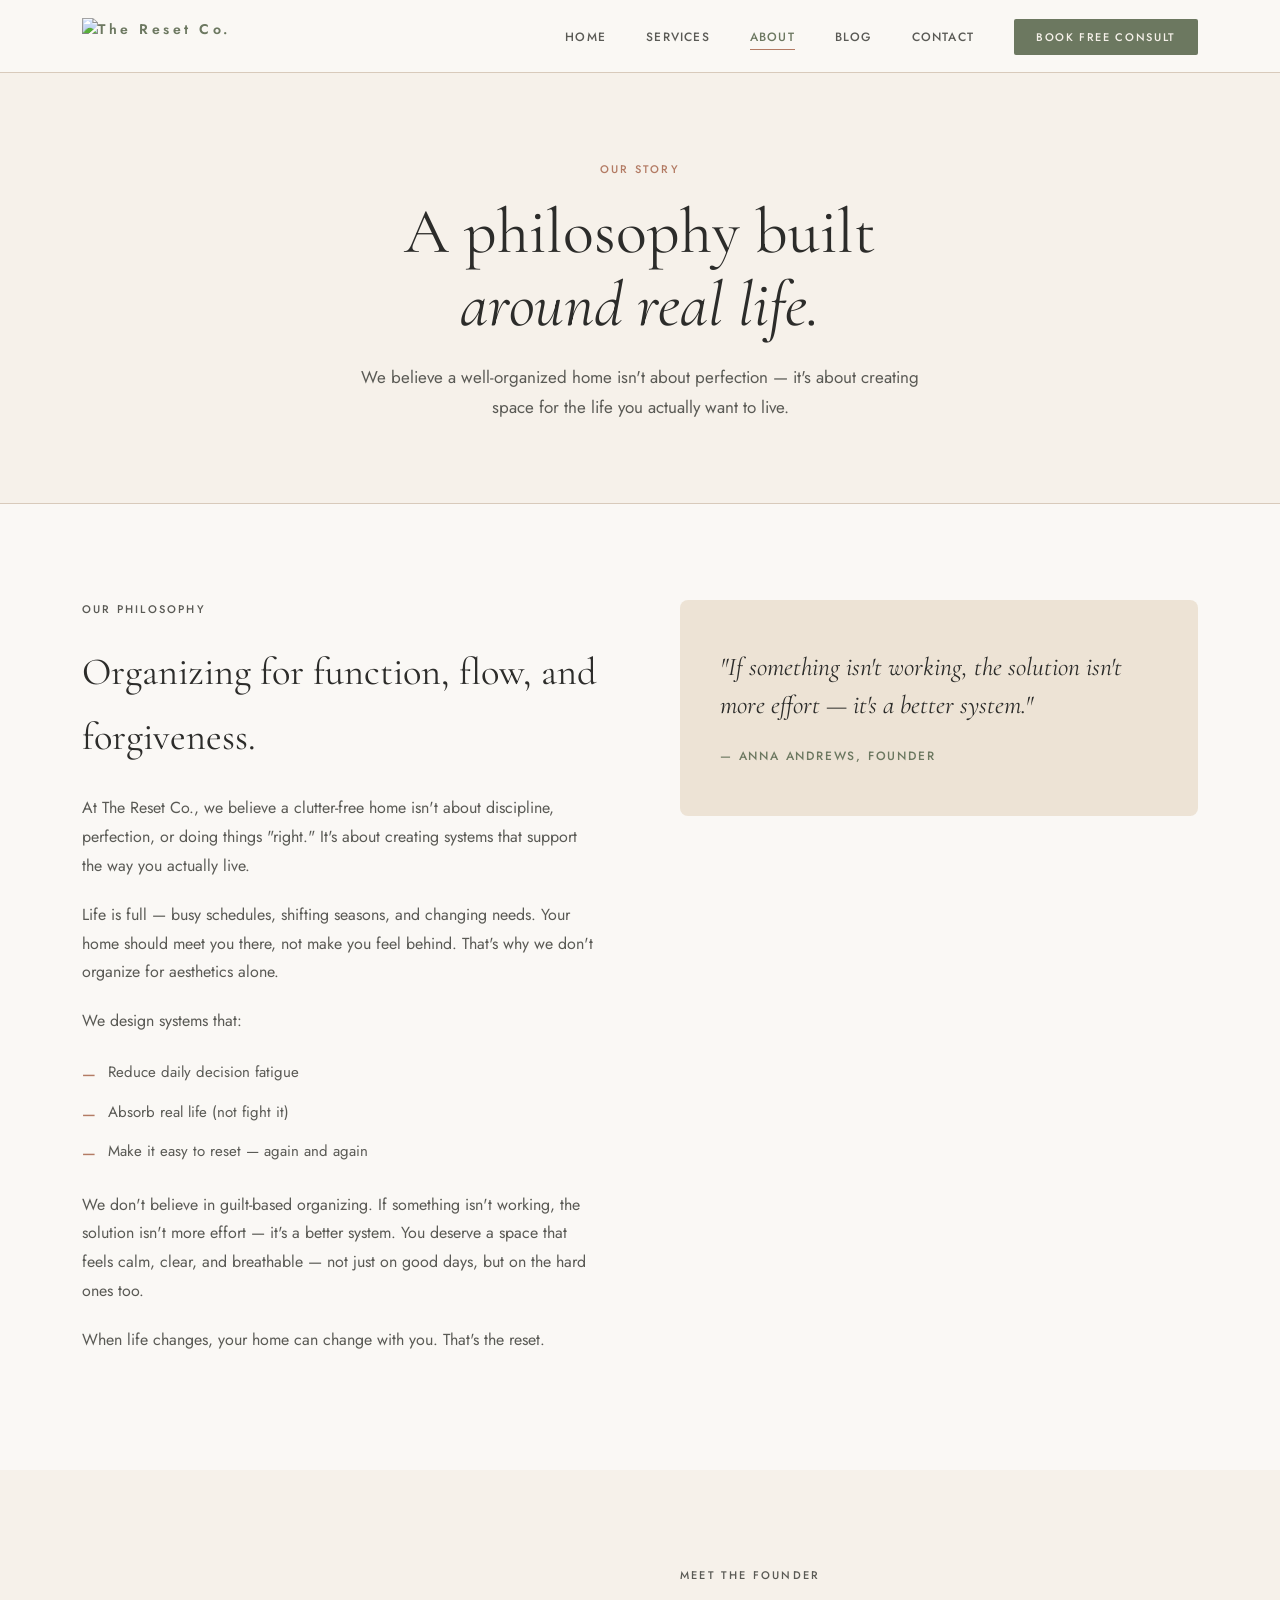
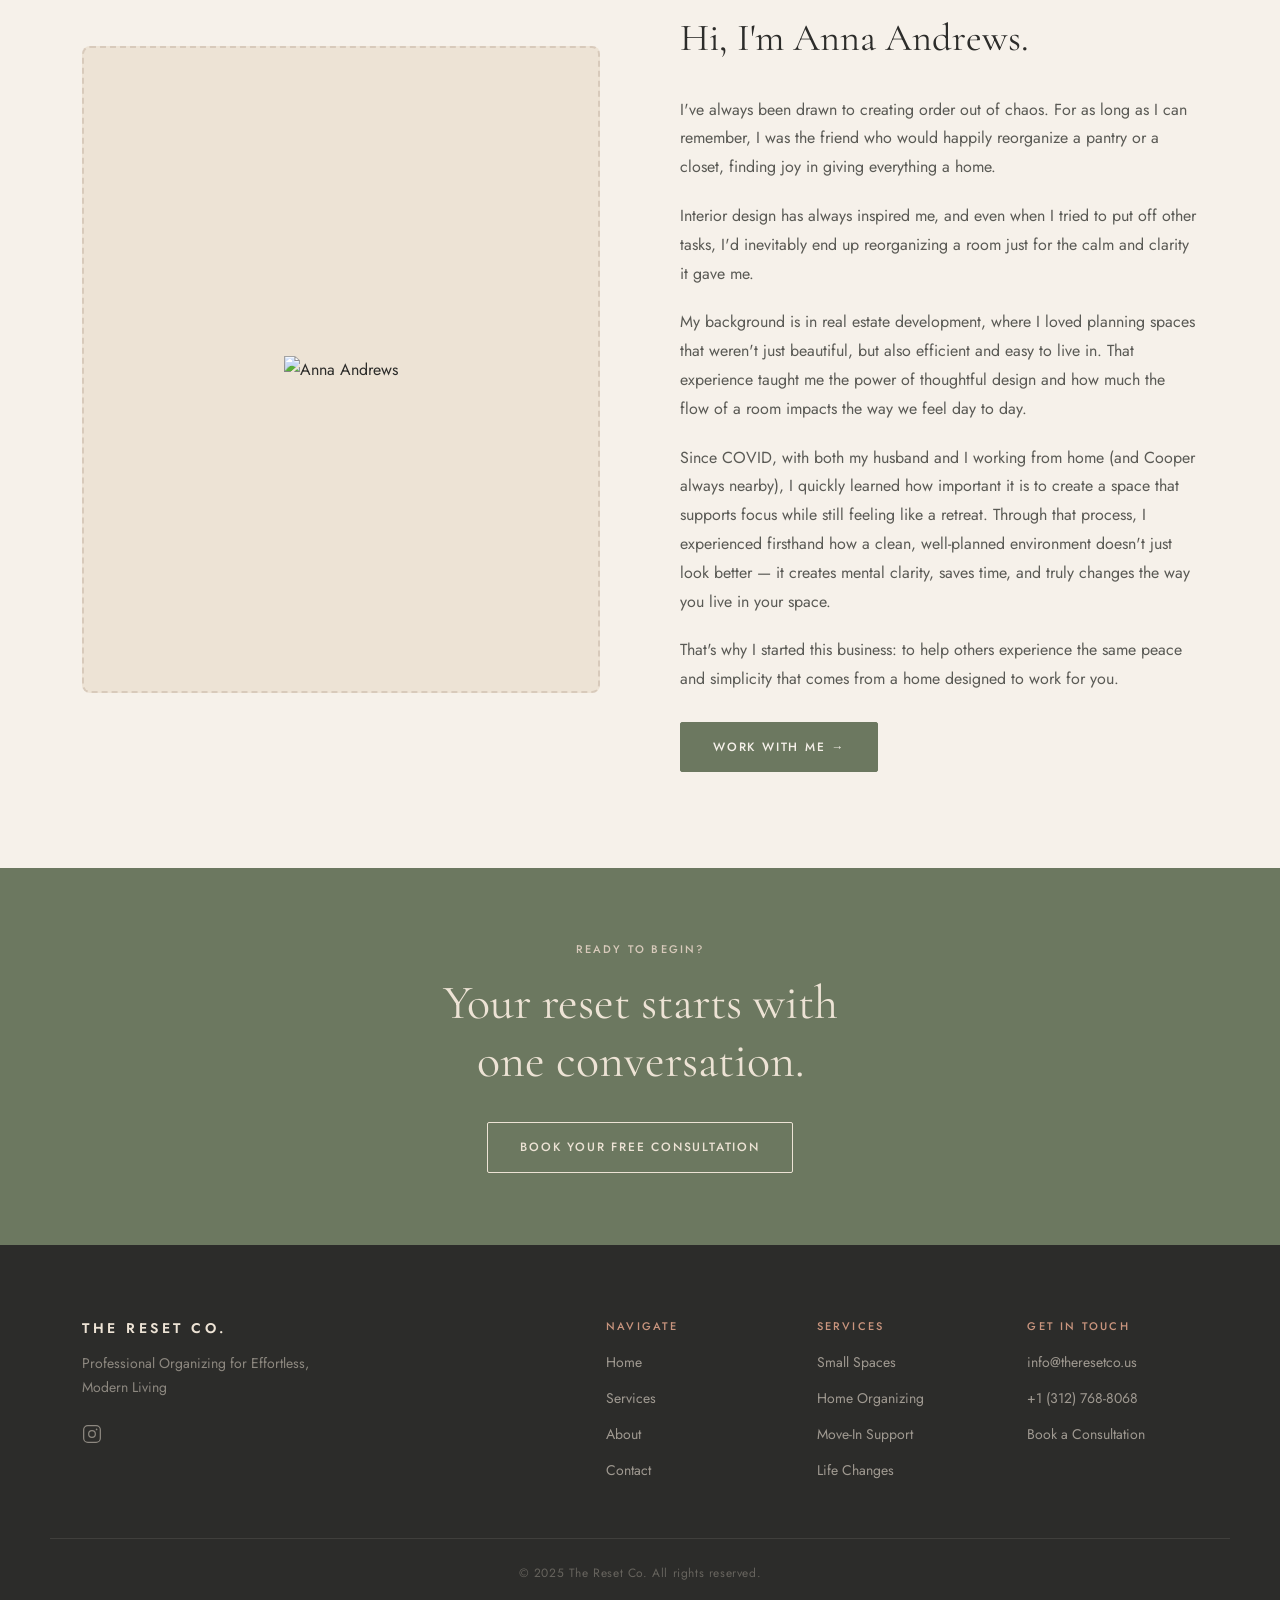
==== about.html @ a398782c "Update about.html" ====
<!DOCTYPE html>
<html lang="en">
<head>
  <meta charset="UTF-8" />
  <meta name="viewport" content="width=device-width, initial-scale=1.0" />
  <title>About — The Reset Co.</title>
  <link rel="preconnect" href="https://fonts.googleapis.com" />
  <link rel="preconnect" href="https://fonts.gstatic.com" crossorigin />
  <link href="https://fonts.googleapis.com/css2?family=Cormorant+Garamond:ital,wght@0,300;0,400;0,500;0,600;1,300;1,400&family=Jost:wght@300;400;500;600&display=swap" rel="stylesheet" />
  <link rel="stylesheet" href="style.css" />
</head>
<body>

  <!-- NAV -->
  <header class="nav-wrapper">
    <nav class="nav">
      <a href="index.html" class="nav-logo">
        <img src="images/logo.png" alt="The Reset Co." style="height: 36px; width: auto;" />
      </a>
      <button class="nav-toggle" aria-label="Toggle menu">
        <span></span><span></span><span></span>
      </button>
      <ul class="nav-links">
        <li><a href="index.html">Home</a></li>
        <li class="has-dropdown">
          <a href="services.html">Services</a>
          <ul class="dropdown">
            <li><a href="services.html#small-spaces">Small Spaces</a></li>
            <li><a href="services.html#home-organizing">Home Organizing</a></li>
            <li><a href="services.html#move-in">Move-In Support</a></li>
            <li><a href="services.html#life-changes">Life Changes</a></li>
          </ul>
        </li>
        <li><a href="about.html" class="active">About</a></li>
        <li><a href="blog.html">Blog</a></li>
        <li><a href="contact.html">Contact</a></li>
        <li><a href="https://calendly.com/andrews-anna95/30min" target="_blank" class="nav-cta">Book Free Consult</a></li>
      </ul>
    </nav>
  </header>

  <!-- PAGE HERO -->
  <section class="page-hero">
    <span class="section-label">Our Story</span>
    <h1>A philosophy built<br/><em>around real life.</em></h1>
    <p>We believe a well-organized home isn't about perfection — it's about creating space for the life you actually want to live.</p>
  </section>

  <!-- PHILOSOPHY -->
  <section class="section">
    <div class="container">
      <div class="philosophy-grid reveal">
        <div class="philosophy-text">
          <p class="section-label">Our Philosophy</p>
          <h2>Organizing for function, flow, and forgiveness.</h2>
          <p>At The Reset Co., we believe a clutter-free home isn't about discipline, perfection, or doing things "right." It's about creating systems that support the way you actually live.</p>
          <p>Life is full — busy schedules, shifting seasons, and changing needs. Your home should meet you there, not make you feel behind. That's why we don't organize for aesthetics alone.</p>
          <p>We design systems that:</p>
          <ul class="philosophy-list">
            <li>Reduce daily decision fatigue</li>
            <li>Absorb real life (not fight it)</li>
            <li>Make it easy to reset — again and again</li>
          </ul>
          <p>We don't believe in guilt-based organizing. If something isn't working, the solution isn't more effort — it's a better system. You deserve a space that feels calm, clear, and breathable — not just on good days, but on the hard ones too.</p>
          <p>When life changes, your home can change with you. That's the reset.</p>
        </div>
        <div class="philosophy-visual">
          <blockquote>"If something isn't working, the solution isn't more effort — it's a better system."</blockquote>
          <cite>— Anna Andrews, Founder</cite>
        </div>
      </div>
    </div>
  </section>

  <!-- FOUNDER -->
  <section class="section founder-section">
    <div class="container">
      <div class="founder-grid reveal">
        <div class="founder-image-placeholder">
        <!-- <span style="font-size:48px; color: var(--tan-dark);">✦</span> -->
          <img src="images/standing-headshot.jpg" alt="Anna Andrews" />
        </div>
        <div class="founder-text">
          <p class="section-label">Meet the Founder</p>
          <h2>Hi, I'm Anna Andrews.</h2>
          <p>I've always been drawn to creating order out of chaos. For as long as I can remember, I was the friend who would happily reorganize a pantry or a closet, finding joy in giving everything a home.</p>
          <p>Interior design has always inspired me, and even when I tried to put off other tasks, I'd inevitably end up reorganizing a room just for the calm and clarity it gave me.</p>
          <p>My background is in real estate development, where I loved planning spaces that weren't just beautiful, but also efficient and easy to live in. That experience taught me the power of thoughtful design and how much the flow of a room impacts the way we feel day to day.</p>
          <p>Since COVID, with both my husband and I working from home (and Cooper always nearby), I quickly learned how important it is to create a space that supports focus while still feeling like a retreat. Through that process, I experienced firsthand how a clean, well-planned environment doesn't just look better — it creates mental clarity, saves time, and truly changes the way you live in your space.</p>
          <p>That's why I started this business: to help others experience the same peace and simplicity that comes from a home designed to work for you.</p>
          <a href="https://calendly.com/andrews-anna95/30min" target="_blank" class="btn btn-primary" style="margin-top: 8px;">Work With Me →</a>
        </div>
      </div>
    </div>
  </section>

  <!-- CTA STRIP -->
  <section class="section bg-green" style="padding: 72px 0; text-align: center;">
    <div class="container">
      <p class="section-label light">Ready to Begin?</p>
      <h2 class="section-title light" style="margin-bottom: 32px;">Your reset starts with<br/>one conversation.</h2>
      <a href="https://calendly.com/andrews-anna95/30min" target="_blank" class="btn btn-outline-light">Book Your Free Consultation</a>
    </div>
  </section>

  <!-- FOOTER -->
  <footer class="footer">
    <div class="container footer-inner">
      <div class="footer-brand">
        <p class="footer-logo">THE RESET CO.</p>
        <p class="footer-tagline">Professional Organizing for Effortless, Modern Living</p>
        <div class="footer-social">
          <a href="https://www.instagram.com/theresetco._" target="_blank" aria-label="Instagram">
            <svg width="20" height="20" viewBox="0 0 24 24" fill="none" stroke="currentColor" stroke-width="1.5"><rect x="2" y="2" width="20" height="20" rx="5"/><circle cx="12" cy="12" r="4"/><circle cx="17.5" cy="6.5" r="1" fill="currentColor" stroke="none"/></svg>
          </a>
        </div>
      </div>
      <div class="footer-links">
        <div class="footer-col">
          <p class="footer-col-title">Navigate</p>
          <a href="index.html">Home</a>
          <a href="services.html">Services</a>
          <a href="about.html">About</a>
          <a href="contact.html">Contact</a>
        </div>
        <div class="footer-col">
          <p class="footer-col-title">Services</p>
          <a href="services.html#small-spaces">Small Spaces</a>
          <a href="services.html#home-organizing">Home Organizing</a>
          <a href="services.html#move-in">Move-In Support</a>
          <a href="services.html#life-changes">Life Changes</a>
        </div>
        <div class="footer-col">
          <p class="footer-col-title">Get in Touch</p>
          <a href="mailto:info@theresetco.us">info@theresetco.us</a>
          <a href="tel:+13127688068">+1 (312) 768-8068</a>
          <a href="https://calendly.com/andrews-anna95/30min" target="_blank">Book a Consultation</a>
        </div>
      </div>
    </div>
    <div class="footer-bottom">
      <p>© 2025 The Reset Co. All rights reserved.</p>
    </div>
  </footer>

  <script src="main.js"></script>
</body>
</html>
---- style.css ----
/* ============================================
   THE RESET CO. — STYLESHEET
   ============================================ */

:root {
  --tan: #ede3d5;
  --tan-light: #f6f1ea;
  --tan-dark: #d8cabb;
  --green: #6c7860;
  --green-dark: #535d47;
  --green-light: #8a9478;
  --orange: #b37b64;
  --orange-light: #c9957e;
  --white: #faf8f5;
  --text-dark: #2c2c2a;
  --text-mid: #5a5a55;
  --text-light: #8a8a82;

  --font-display: 'Cormorant Garamond', Georgia, serif;
  --font-body: 'Jost', sans-serif;

  --radius: 2px;
  --radius-lg: 8px;
  --transition: 0.3s ease;
  --shadow: 0 4px 24px rgba(44, 44, 42, 0.08);
  --shadow-hover: 0 8px 40px rgba(44, 44, 42, 0.14);
}

/* RESET & BASE */
*, *::before, *::after { box-sizing: border-box; margin: 0; padding: 0; }

html { scroll-behavior: smooth; }

body {
  font-family: var(--font-body);
  background: var(--white);
  color: var(--text-dark);
  font-size: 16px;
  line-height: 1.7;
  -webkit-font-smoothing: antialiased;
}

img { max-width: 100%; display: block; }
a { text-decoration: none; color: inherit; }

.container {
  max-width: 1180px;
  margin: 0 auto;
  padding: 0 32px;
}

.section { padding: 96px 0; }
.bg-green { background: var(--green); }
.bg-tan { background: var(--tan-light); }
.mt-24 { margin-top: 24px; display: inline-block; }

/* ============================================
   TYPOGRAPHY
   ============================================ */
.section-label {
  font-family: var(--font-body);
  font-size: 11px;
  font-weight: 500;
  letter-spacing: 0.2em;
  text-transform: uppercase;
  color: var(--orange);
  margin-bottom: 16px;
}
.section-label.light { color: var(--tan-dark); }

.section-title {
  font-family: var(--font-display);
  font-size: clamp(2rem, 4vw, 3rem);
  font-weight: 400;
  line-height: 1.2;
  color: var(--text-dark);
  margin-bottom: 24px;
}
.section-title.light { color: var(--tan); }

em { font-style: italic; }

/* ============================================
   BUTTONS
   ============================================ */
.btn {
  display: inline-block;
  font-family: var(--font-body);
  font-size: 12px;
  font-weight: 500;
  letter-spacing: 0.15em;
  text-transform: uppercase;
  padding: 14px 32px;
  border-radius: var(--radius);
  transition: all var(--transition);
  cursor: pointer;
  border: 1.5px solid transparent;
}

.btn-primary {
  background: var(--green);
  color: var(--tan-light);
  border-color: var(--green);
}
.btn-primary:hover {
  background: var(--green-dark);
  border-color: var(--green-dark);
  transform: translateY(-1px);
  box-shadow: 0 6px 20px rgba(108, 120, 96, 0.3);
}

.btn-outline {
  background: transparent;
  color: var(--green);
  border-color: var(--green);
}
.btn-outline:hover {
  background: var(--green);
  color: var(--tan-light);
  transform: translateY(-1px);
}

.btn-outline-light {
  background: transparent;
  color: var(--tan);
  border-color: var(--tan);
}
.btn-outline-light:hover {
  background: var(--tan);
  color: var(--green);
}

/* ============================================
   NAVIGATION
   ============================================ */
.nav-wrapper {
  position: fixed;
  top: 0;
  left: 0;
  right: 0;
  z-index: 100;
  background: rgba(250, 248, 245, 0.95);
  backdrop-filter: blur(12px);
  border-bottom: 1px solid var(--tan-dark);
  transition: box-shadow var(--transition);
}
.nav-wrapper.scrolled { box-shadow: var(--shadow); }

.nav {
  max-width: 1180px;
  margin: 0 auto;
  padding: 0 32px;
  height: 72px;
  display: flex;
  align-items: center;
  justify-content: space-between;
}

.nav-logo {
  font-family: var(--font-body);
  font-size: 14px;
  font-weight: 600;
  letter-spacing: 0.25em;
  color: var(--green);
}

.nav-links {
  display: flex;
  align-items: center;
  gap: 40px;
  list-style: none;
}

.nav-links a {
  font-size: 12px;
  font-weight: 500;
  letter-spacing: 0.1em;
  text-transform: uppercase;
  color: var(--text-mid);
  transition: color var(--transition);
  position: relative;
}
.nav-links a::after {
  content: '';
  position: absolute;
  bottom: -4px;
  left: 0;
  width: 0;
  height: 1px;
  background: var(--orange);
  transition: width var(--transition);
}
.nav-links a:hover,
.nav-links a.active { color: var(--green); }
.nav-links a:hover::after,
.nav-links a.active::after { width: 100%; }

.nav-cta {
  background: var(--green) !important;
  color: var(--tan-light) !important;
  padding: 10px 22px;
  border-radius: var(--radius);
  font-size: 11px !important;
  letter-spacing: 0.15em !important;
  transition: all var(--transition) !important;
}
.nav-cta:hover {
  background: var(--green-dark) !important;
  transform: translateY(-1px);
}
.nav-cta::after { display: none !important; }

/* Dropdown */
.has-dropdown { position: relative; }
.dropdown {
  position: absolute;
  top: calc(100% + 16px);
  left: 50%;
  transform: translateX(-50%);
  background: var(--white);
  border: 1px solid var(--tan-dark);
  border-radius: var(--radius-lg);
  padding: 8px 0;
  list-style: none;
  min-width: 200px;
  box-shadow: var(--shadow);
  opacity: 0;
  visibility: hidden;
  transition: all var(--transition);
}
.has-dropdown:hover .dropdown { opacity: 1; visibility: visible; top: calc(100% + 8px); }
.dropdown li a {
  display: block;
  padding: 10px 20px;
  font-size: 12px;
  color: var(--text-mid);
}
.dropdown li a:hover { color: var(--green); background: var(--tan-light); }
.dropdown li a::after { display: none; }

/* Mobile toggle */
.nav-toggle {
  display: none;
  flex-direction: column;
  gap: 5px;
  background: none;
  border: none;
  cursor: pointer;
  padding: 4px;
}
.nav-toggle span {
  display: block;
  width: 24px;
  height: 1.5px;
  background: var(--green);
  transition: all var(--transition);
}

/* ============================================
   HERO
   ============================================ */
.hero {
  min-height: 100vh;
  display: flex;
  align-items: center;
  padding: 120px 32px 80px;
  max-width: 1180px;
  margin: 0 auto;
  gap: 80px;
}

.hero-content { flex: 1; }

.hero-eyebrow {
  font-size: 11px;
  font-weight: 500;
  letter-spacing: 0.25em;
  text-transform: uppercase;
  color: var(--orange);
  margin-bottom: 24px;
  opacity: 0;
  animation: fadeUp 0.8s 0.1s forwards;
}

.hero-title {
  font-family: var(--font-display);
  font-size: clamp(3rem, 6vw, 5rem);
  font-weight: 400;
  line-height: 1.1;
  color: var(--text-dark);
  margin-bottom: 28px;
  opacity: 0;
  animation: fadeUp 0.8s 0.2s forwards;
}
.hero-title em { color: var(--green); font-style: italic; }

.hero-sub {
  font-size: 17px;
  color: var(--text-mid);
  max-width: 460px;
  line-height: 1.8;
  margin-bottom: 40px;
  opacity: 0;
  animation: fadeUp 0.8s 0.35s forwards;
}

.hero-btns {
  display: flex;
  gap: 16px;
  flex-wrap: wrap;
  opacity: 0;
  animation: fadeUp 0.8s 0.5s forwards;
}

.hero-graphic {
  flex: 0 0 380px;
  opacity: 0;
  animation: fadeIn 1s 0.6s forwards;
}

.hero-card {
  background: var(--tan);
  border-radius: 16px;
  padding: 56px 40px;
  position: relative;
  overflow: hidden;
}
.hero-card::before {
  content: '';
  position: absolute;
  top: -40px;
  right: -40px;
  width: 200px;
  height: 200px;
  background: var(--green);
  opacity: 0.08;
  border-radius: 50%;
}
.hero-card::after {
  content: '';
  position: absolute;
  bottom: -60px;
  left: -20px;
  width: 160px;
  height: 160px;
  background: var(--orange);
  opacity: 0.07;
  border-radius: 50%;
}

.hero-card-inner { position: relative; z-index: 1; }
.hero-card-icon {
  display: block;
  font-size: 32px;
  color: var(--orange);
  margin-bottom: 24px;
}
.hero-card-inner p {
  font-family: var(--font-display);
  font-size: 1.8rem;
  font-weight: 400;
  line-height: 1.4;
  color: var(--text-dark);
}
.hero-card-inner em { color: var(--green); }

/* ============================================
   TRUST BAR
   ============================================ */
.trust-bar {
  background: var(--green);
  padding: 24px 32px;
  display: flex;
  align-items: center;
  justify-content: center;
  gap: 0;
  flex-wrap: wrap;
}
.trust-item {
  display: flex;
  align-items: center;
  gap: 10px;
  font-size: 12px;
  font-weight: 500;
  letter-spacing: 0.12em;
  text-transform: uppercase;
  color: var(--tan);
  padding: 8px 32px;
}
.trust-icon { color: var(--orange-light); font-size: 10px; }
.trust-divider {
  width: 1px;
  height: 20px;
  background: rgba(237, 227, 213, 0.25);
}

/* ============================================
   INTRO
   ============================================ */
.intro-grid {
  display: grid;
  grid-template-columns: 1fr 1fr;
  gap: 80px;
  align-items: center;
}

.intro-text p {
  color: var(--text-mid);
  margin-bottom: 20px;
  font-size: 16px;
  line-height: 1.8;
}

.intro-visual {}

.intro-box {
  background: var(--tan-light);
  border: 1px solid var(--tan-dark);
  border-radius: var(--radius-lg);
  padding: 40px;
  display: flex;
  flex-direction: column;
  gap: 0;
}
.intro-box-stat {
  padding: 28px 0;
  display: flex;
  flex-direction: column;
  gap: 6px;
}
.stat-num {
  font-family: var(--font-display);
  font-size: 3rem;
  font-weight: 400;
  color: var(--green);
  line-height: 1;
}
.stat-label {
  font-size: 12px;
  font-weight: 500;
  letter-spacing: 0.12em;
  text-transform: uppercase;
  color: var(--text-light);
}
.intro-box-divider {
  height: 1px;
  background: var(--tan-dark);
}

/* ============================================
   SERVICES PREVIEW
   ============================================ */
.services-preview .container { max-width: 1180px; }
.services-preview .section-title { margin-bottom: 56px; }

.services-grid {
  display: grid;
  grid-template-columns: repeat(4, 1fr);
  gap: 2px;
}

.service-card {
  display: block;
  background: rgba(250, 248, 245, 0.05);
  border: 1px solid rgba(237, 227, 213, 0.15);
  padding: 40px 28px;
  transition: all var(--transition);
  cursor: pointer;
}
.service-card:hover {
  background: rgba(250, 248, 245, 0.1);
  transform: translateY(-4px);
}

.service-card-icon {
  font-size: 24px;
  color: var(--orange-light);
  margin-bottom: 20px;
  display: block;
}
.service-card h3 {
  font-family: var(--font-display);
  font-size: 1.4rem;
  font-weight: 500;
  color: var(--tan);
  margin-bottom: 12px;
}
.service-card p {
  font-size: 14px;
  color: rgba(237, 227, 213, 0.7);
  line-height: 1.7;
  margin-bottom: 24px;
}
.service-link {
  font-size: 11px;
  font-weight: 500;
  letter-spacing: 0.15em;
  text-transform: uppercase;
  color: var(--orange-light);
}

/* ============================================
   PROCESS
   ============================================ */
.process .section-title { margin-bottom: 64px; }

.process-steps {
  display: flex;
  align-items: flex-start;
  gap: 0;
  margin-bottom: 64px;
}

.process-step {
  flex: 1;
  padding: 0 32px;
}
.process-step:first-child { padding-left: 0; }
.process-step:last-child { padding-right: 0; }

.step-number {
  font-family: var(--font-display);
  font-size: 4rem;
  font-weight: 300;
  color: var(--tan-dark);
  line-height: 1;
  margin-bottom: 20px;
}
.process-step h3 {
  font-family: var(--font-display);
  font-size: 1.4rem;
  font-weight: 500;
  color: var(--text-dark);
  margin-bottom: 12px;
}
.process-step p { font-size: 15px; color: var(--text-mid); line-height: 1.8; }

.process-connector {
  flex: 0 0 2px;
  height: 1px;
  background: var(--tan-dark);
  margin-top: 32px;
  align-self: flex-start;
}

.process-cta { text-align: center; }

/* ============================================
   CALLOUT
   ============================================ */
.callout { background: var(--tan); }

.callout-inner {
  max-width: 700px;
  text-align: center;
}
.callout-mark {
  font-family: var(--font-display);
  font-size: 8rem;
  color: var(--green);
  opacity: 0.2;
  line-height: 0.5;
  display: block;
  margin-bottom: 24px;
}
.callout-quote blockquote {
  font-family: var(--font-display);
  font-size: clamp(1.5rem, 3vw, 2.2rem);
  font-weight: 400;
  font-style: italic;
  color: var(--text-dark);
  line-height: 1.5;
  margin-bottom: 20px;
}
.callout-quote cite {
  font-size: 13px;
  font-weight: 500;
  letter-spacing: 0.12em;
  text-transform: uppercase;
  color: var(--green);
  font-style: normal;
  display: block;
  margin-bottom: 8px;
}

/* ============================================
   NEWSLETTER
   ============================================ */
.newsletter-inner {
  max-width: 560px;
  text-align: center;
}
.newsletter-sub {
  color: var(--text-mid);
  margin-bottom: 32px;
  font-size: 16px;
}
.newsletter-form {
  display: flex;
  gap: 0;
  border: 1.5px solid var(--tan-dark);
  border-radius: var(--radius);
  overflow: hidden;
  background: var(--white);
}
.newsletter-input {
  flex: 1;
  border: none;
  padding: 14px 20px;
  font-family: var(--font-body);
  font-size: 14px;
  color: var(--text-dark);
  background: transparent;
  outline: none;
}
.newsletter-input::placeholder { color: var(--text-light); }
.newsletter-form .btn {
  border-radius: 0;
  border: none;
  padding: 14px 28px;
}

/* ============================================
   FOOTER
   ============================================ */
.footer {
  background: var(--text-dark);
  color: var(--tan);
  padding-top: 72px;
}
.footer-inner {
  display: grid;
  grid-template-columns: 1.5fr 2fr;
  gap: 80px;
  padding-bottom: 56px;
  border-bottom: 1px solid rgba(237, 227, 213, 0.1);
}
.footer-logo {
  font-size: 14px;
  font-weight: 600;
  letter-spacing: 0.25em;
  color: var(--tan);
  margin-bottom: 12px;
}
.footer-tagline {
  font-size: 14px;
  color: rgba(237, 227, 213, 0.5);
  line-height: 1.7;
  margin-bottom: 24px;
  max-width: 240px;
}
.footer-social { display: flex; gap: 16px; }
.footer-social a {
  color: rgba(237, 227, 213, 0.5);
  transition: color var(--transition);
}
.footer-social a:hover { color: var(--tan); }

.footer-links {
  display: grid;
  grid-template-columns: repeat(3, 1fr);
  gap: 40px;
}
.footer-col { display: flex; flex-direction: column; gap: 12px; }
.footer-col-title {
  font-size: 11px;
  font-weight: 500;
  letter-spacing: 0.2em;
  text-transform: uppercase;
  color: var(--orange-light);
  margin-bottom: 4px;
}
.footer-col a {
  font-size: 14px;
  color: rgba(237, 227, 213, 0.6);
  transition: color var(--transition);
}
.footer-col a:hover { color: var(--tan); }

.footer-bottom {
  padding: 24px 32px;
  text-align: center;
}
.footer-bottom p {
  font-size: 12px;
  color: rgba(237, 227, 213, 0.3);
  letter-spacing: 0.05em;
}

/* ============================================
   PAGE HERO (inner pages)
   ============================================ */
.page-hero {
  background: var(--tan-light);
  padding: 160px 32px 80px;
  text-align: center;
  border-bottom: 1px solid var(--tan-dark);
}
.page-hero .section-label { display: block; margin-bottom: 16px; }
.page-hero h1 {
  font-family: var(--font-display);
  font-size: clamp(2.5rem, 5vw, 4rem);
  font-weight: 400;
  color: var(--text-dark);
  margin-bottom: 20px;
  line-height: 1.15;
}
.page-hero p {
  font-size: 17px;
  color: var(--text-mid);
  max-width: 560px;
  margin: 0 auto;
  line-height: 1.8;
}

/* ============================================
   ABOUT PAGE
   ============================================ */
.philosophy-grid {
  display: grid;
  grid-template-columns: 1fr 1fr;
  gap: 80px;
  align-items: start;
}
.philosophy-text h2 {
  font-family: var(--font-display);
  font-size: clamp(1.8rem, 3vw, 2.5rem);
  font-weight: 400;
  margin-bottom: 24px;
}
.philosophy-text p {
  color: var(--text-mid);
  line-height: 1.8;
  margin-bottom: 20px;
}

.philosophy-list {
  list-style: none;
  display: flex;
  flex-direction: column;
  gap: 12px;
  margin: 24px 0;
}
.philosophy-list li {
  display: flex;
  align-items: flex-start;
  gap: 12px;
  font-size: 15px;
  color: var(--text-mid);
}
.philosophy-list li::before {
  content: '—';
  color: var(--orange);
  font-weight: 500;
  flex-shrink: 0;
  margin-top: 2px;
}

.philosophy-visual {
  background: var(--tan);
  border-radius: var(--radius-lg);
  padding: 48px 40px;
  position: sticky;
  top: 100px;
}
.philosophy-visual blockquote {
  font-family: var(--font-display);
  font-size: 1.6rem;
  font-style: italic;
  line-height: 1.5;
  color: var(--text-dark);
  margin-bottom: 16px;
}
.philosophy-visual cite {
  font-size: 12px;
  font-weight: 500;
  letter-spacing: 0.15em;
  text-transform: uppercase;
  color: var(--green);
  font-style: normal;
}

.founder-section {
  background: var(--tan-light);
}
.founder-grid {
  display: grid;
  grid-template-columns: 1fr 1fr;
  gap: 80px;
  align-items: center;
}
.founder-text h2 {
  font-family: var(--font-display);
  font-size: clamp(1.8rem, 3vw, 2.5rem);
  font-weight: 400;
  margin-bottom: 24px;
}
.founder-text p {
  color: var(--text-mid);
  line-height: 1.8;
  margin-bottom: 20px;
}
.founder-image-placeholder {
  background: var(--tan);
  border-radius: var(--radius-lg);
  aspect-ratio: 4/5;
  display: flex;
  align-items: center;
  justify-content: center;
  flex-direction: column;
  gap: 16px;
  border: 2px dashed var(--tan-dark);
}
.founder-image-placeholder p {
  font-size: 13px;
  color: var(--text-light);
  text-align: center;
  max-width: 180px;
  line-height: 1.6;
}

/* ============================================
   SERVICES PAGE
   ============================================ */
.services-list { display: flex; flex-direction: column; gap: 0; }

.service-detail {
  display: grid;
  grid-template-columns: 1fr 0.7fr;
  gap: 80px;
  align-items: center;
  padding: 96px 0;
  border-bottom: 1px solid var(--tan-dark);
}
.service-detail:last-child { border-bottom: none; }
.service-detail.reverse { direction: rtl; }
.service-detail.reverse > * { direction: ltr; }

.service-detail-text .section-label { margin-bottom: 12px; }
.service-detail-text h2 {
  font-family: var(--font-display);
  font-size: clamp(2rem, 3vw, 2.8rem);
  font-weight: 400;
  margin-bottom: 20px;
}
.service-detail-text p {
  color: var(--text-mid);
  line-height: 1.8;
  margin-bottom: 20px;
}

.service-includes {
  background: var(--tan-light);
  border-radius: var(--radius-lg);
  padding: 32px;
  margin: 24px 0;
}
.service-includes h4 {
  font-size: 11px;
  font-weight: 500;
  letter-spacing: 0.2em;
  text-transform: uppercase;
  color: var(--orange);
  margin-bottom: 16px;
}
.service-includes ul {
  list-style: none;
  display: flex;
  flex-direction: column;
  gap: 10px;
}
.service-includes ul li {
  font-size: 14px;
  color: var(--text-mid);
  display: flex;
  align-items: flex-start;
  gap: 10px;
}
.service-includes ul li::before {
  content: '✓';
  color: var(--green);
  font-weight: 600;
  flex-shrink: 0;
}

.service-visual {
  background: var(--tan);
  border-radius: var(--radius-lg);
  aspect-ratio: 4/3;
  display: flex;
  align-items: center;
  justify-content: center;
  flex-direction: column;
  gap: 16px;
  position: relative;
  overflow: hidden;
}
.service-visual::before {
  content: '';
  position: absolute;
  top: -30px; right: -30px;
  width: 160px; height: 160px;
  background: var(--green);
  opacity: 0.08;
  border-radius: 50%;
}
.service-visual-num {
  font-family: var(--font-display);
  font-size: 6rem;
  font-weight: 300;
  color: var(--green);
  opacity: 0.2;
  line-height: 1;
}
.service-visual p {
  font-size: 13px;
  color: var(--text-light);
  text-align: center;
  max-width: 160px;
  line-height: 1.6;
  position: relative;
  z-index: 1;
}

/* ============================================
   CONTACT PAGE
   ============================================ */
.contact-grid {
  display: grid;
  grid-template-columns: 1fr 1fr;
  gap: 80px;
  align-items: start;
}
.contact-info h2 {
  font-family: var(--font-display);
  font-size: clamp(1.8rem, 3vw, 2.5rem);
  font-weight: 400;
  margin-bottom: 24px;
}
.contact-info p {
  color: var(--text-mid);
  line-height: 1.8;
  margin-bottom: 40px;
}
.contact-details { display: flex; flex-direction: column; gap: 20px; }
.contact-detail {
  display: flex;
  align-items: flex-start;
  gap: 16px;
  padding: 20px;
  background: var(--tan-light);
  border-radius: var(--radius-lg);
  border: 1px solid var(--tan-dark);
}
.contact-detail-icon {
  width: 40px;
  height: 40px;
  background: var(--green);
  border-radius: 50%;
  display: flex;
  align-items: center;
  justify-content: center;
  flex-shrink: 0;
  color: var(--tan-light);
  font-size: 14px;
}
.contact-detail-text p:first-child {
  font-size: 11px;
  font-weight: 500;
  letter-spacing: 0.15em;
  text-transform: uppercase;
  color: var(--orange);
  margin-bottom: 4px;
}
.contact-detail-text a,
.contact-detail-text p:last-child {
  font-size: 15px;
  color: var(--text-dark);
  transition: color var(--transition);
}
.contact-detail-text a:hover { color: var(--green); }

.contact-cta-box {
  background: var(--tan);
  border-radius: var(--radius-lg);
  padding: 48px 40px;
  text-align: center;
  position: sticky;
  top: 100px;
}
.contact-cta-box h3 {
  font-family: var(--font-display);
  font-size: 2rem;
  font-weight: 400;
  margin-bottom: 16px;
}
.contact-cta-box p {
  color: var(--text-mid);
  line-height: 1.8;
  margin-bottom: 32px;
}
.contact-cta-box .btn { width: 100%; text-align: center; }

/* ============================================
   ANIMATIONS
   ============================================ */
@keyframes fadeUp {
  from { opacity: 0; transform: translateY(24px); }
  to   { opacity: 1; transform: translateY(0); }
}
@keyframes fadeIn {
  from { opacity: 0; }
  to   { opacity: 1; }
}

.reveal {
  opacity: 0;
  transform: translateY(32px);
  transition: opacity 0.7s ease, transform 0.7s ease;
}
.reveal.visible {
  opacity: 1;
  transform: translateY(0);
}

/* ============================================
   RESPONSIVE
   ============================================ */
@media (max-width: 1024px) {
  .services-grid { grid-template-columns: repeat(2, 1fr); }
  .intro-grid,
  .philosophy-grid,
  .founder-grid,
  .service-detail,
  .contact-grid { grid-template-columns: 1fr; gap: 48px; }
  .service-detail.reverse { direction: ltr; }
  .hero { flex-direction: column; text-align: center; padding-top: 140px; gap: 48px; }
  .hero-sub { margin: 0 auto 40px; }
  .hero-btns { justify-content: center; }
  .hero-graphic { flex: none; width: 100%; max-width: 480px; margin: 0 auto; }
  .process-steps { flex-direction: column; gap: 40px; }
  .process-connector { width: 40px; height: 1px; margin: 0; }
  .process-step { padding: 0; }
  .footer-inner { grid-template-columns: 1fr; gap: 48px; }
  .philosophy-visual { position: static; }
  .contact-cta-box { position: static; }
}

@media (max-width: 768px) {
  .section { padding: 64px 0; }
  .nav-links {
    display: none;
    position: fixed;
    top: 72px;
    left: 0;
    right: 0;
    background: var(--white);
    flex-direction: column;
    gap: 0;
    padding: 24px 0 32px;
    border-bottom: 1px solid var(--tan-dark);
    box-shadow: var(--shadow);
  }
  .nav-links.open { display: flex; }
  .nav-links li { width: 100%; }
  .nav-links a {
    display: block;
    padding: 14px 32px;
    font-size: 13px;
  }
  .nav-cta { margin: 8px 32px 0; display: block; text-align: center; }
  .nav-toggle { display: flex; }
  .dropdown { position: static; transform: none; box-shadow: none; border: none; opacity: 1; visibility: visible; background: var(--tan-light); border-radius: 0; }
  .has-dropdown:hover .dropdown { top: 0; }
  .trust-bar { flex-direction: column; gap: 0; }
  .trust-divider { width: 40px; height: 1px; }
  .services-grid { grid-template-columns: 1fr; }
  .footer-links { grid-template-columns: 1fr 1fr; }
  .newsletter-form { flex-direction: column; border-radius: var(--radius); overflow: visible; border: none; }
  .newsletter-input { border: 1.5px solid var(--tan-dark); border-radius: var(--radius); padding: 14px 20px; }
  .newsletter-form .btn { border-radius: var(--radius); width: 100%; }
}

@media (max-width: 480px) {
  .container { padding: 0 20px; }
  .hero { padding: 120px 20px 60px; }
  .footer-links { grid-template-columns: 1fr; }
}

/* ============================================
   BLOG INDEX
   ============================================ */
.blog-grid {
  display: grid;
  grid-template-columns: repeat(3, 1fr);
  gap: 40px;
}

.blog-card {
  background: var(--white);
  border: 1px solid var(--tan-dark);
  border-radius: var(--radius-lg);
  overflow: hidden;
  transition: box-shadow var(--transition), transform var(--transition);
}
.blog-card:hover {
  box-shadow: var(--shadow-hover);
  transform: translateY(-4px);
}

.blog-card-image-link { display: block; }
.blog-card-image {
  aspect-ratio: 16/9;
  overflow: hidden;
  background: var(--tan);
}
.blog-card-image img {
  width: 100%;
  height: 100%;
  object-fit: cover;
  transition: transform 0.5s ease;
}
.blog-card:hover .blog-card-image img { transform: scale(1.04); }

.blog-card-body { padding: 28px; }

.blog-card-meta {
  display: flex;
  align-items: center;
  gap: 12px;
  margin-bottom: 14px;
}
.blog-category {
  font-family: var(--font-body);
  font-size: 10px;
  font-weight: 500;
  letter-spacing: 0.15em;
  text-transform: uppercase;
  color: var(--white);
  background: var(--orange);
  padding: 4px 10px;
  border-radius: 2px;
}
.blog-date {
  font-family: var(--font-body);
  font-size: 12px;
  color: var(--text-light);
}

.blog-card-title {
  font-family: var(--font-display);
  font-size: 1.35rem;
  font-weight: 500;
  line-height: 1.3;
  color: var(--text-dark);
  margin-bottom: 12px;
}
.blog-card-desc {
  font-size: 14px;
  color: var(--text-mid);
  line-height: 1.7;
  margin-bottom: 24px;
}
.blog-card-btn { font-size: 11px; }

/* ============================================
   ARTICLE PAGE
   ============================================ */
.article-hero {
  background: var(--tan-light);
  padding: 140px 32px 48px;
  border-bottom: 1px solid var(--tan-dark);
}
.article-hero-inner { max-width: 760px; }

.article-back {
  display: inline-block;
  font-family: var(--font-body);
  font-size: 12px;
  font-weight: 500;
  letter-spacing: 0.1em;
  color: var(--green);
  margin-bottom: 24px;
  transition: color var(--transition);
}
.article-back:hover { color: var(--green-dark); }

.article-meta {
  display: flex;
  align-items: center;
  gap: 12px;
  margin-bottom: 20px;
}

.article-title {
  font-family: var(--font-display);
  font-size: clamp(2rem, 4vw, 3rem);
  font-weight: 400;
  line-height: 1.15;
  color: var(--text-dark);
  margin-bottom: 16px;
}

.article-byline {
  font-family: var(--font-body);
  font-size: 13px;
  font-weight: 500;
  letter-spacing: 0.1em;
  color: var(--green);
}

.article-hero-image { padding: 48px 0 0; }
.article-image-wrap {
  max-width: 760px;
  border-radius: var(--radius-lg);
  overflow: hidden;
}
.article-image-wrap img { width: 100%; height: auto; display: block; }

.article-body { padding: 64px 0 96px; }

.article-container {
  display: grid;
  grid-template-columns: 1fr 280px;
  gap: 64px;
  align-items: flex-start;
  max-width: 1100px;
}

.article-content p {
  font-size: 17px;
  line-height: 1.85;
  color: var(--text-mid);
  margin-bottom: 24px;
}
.article-intro {
  font-size: 19px !important;
  color: var(--text-dark) !important;
  font-weight: 400;
}
.article-content h2 {
  font-family: var(--font-display);
  font-size: 1.7rem;
  font-weight: 500;
  color: var(--text-dark);
  margin: 48px 0 16px;
  padding-top: 8px;
  border-top: 1px solid var(--tan-dark);
}
.article-content h2:first-of-type { margin-top: 40px; }

.article-sidebar { position: sticky; top: 100px; }

.sidebar-cta {
  background: var(--tan);
  border-radius: var(--radius-lg);
  padding: 32px;
  margin-bottom: 16px;
}
.sidebar-cta .section-label { display: block; margin-bottom: 10px; }
.sidebar-cta h3 {
  font-family: var(--font-display);
  font-size: 1.4rem;
  font-weight: 400;
  color: var(--text-dark);
  margin-bottom: 12px;
  line-height: 1.3;
}
.sidebar-cta p {
  font-size: 14px;
  color: var(--text-mid);
  line-height: 1.7;
  margin-bottom: 20px;
}
.sidebar-cta .btn { width: 100%; text-align: center; }
.sidebar-back .btn { width: 100%; text-align: center; }

@media (max-width: 1024px) {
  .blog-grid { grid-template-columns: repeat(2, 1fr); }
  .article-container { grid-template-columns: 1fr; }
  .article-sidebar { position: static; }
}
@media (max-width: 640px) {
  .blog-grid { grid-template-columns: 1fr; }
}
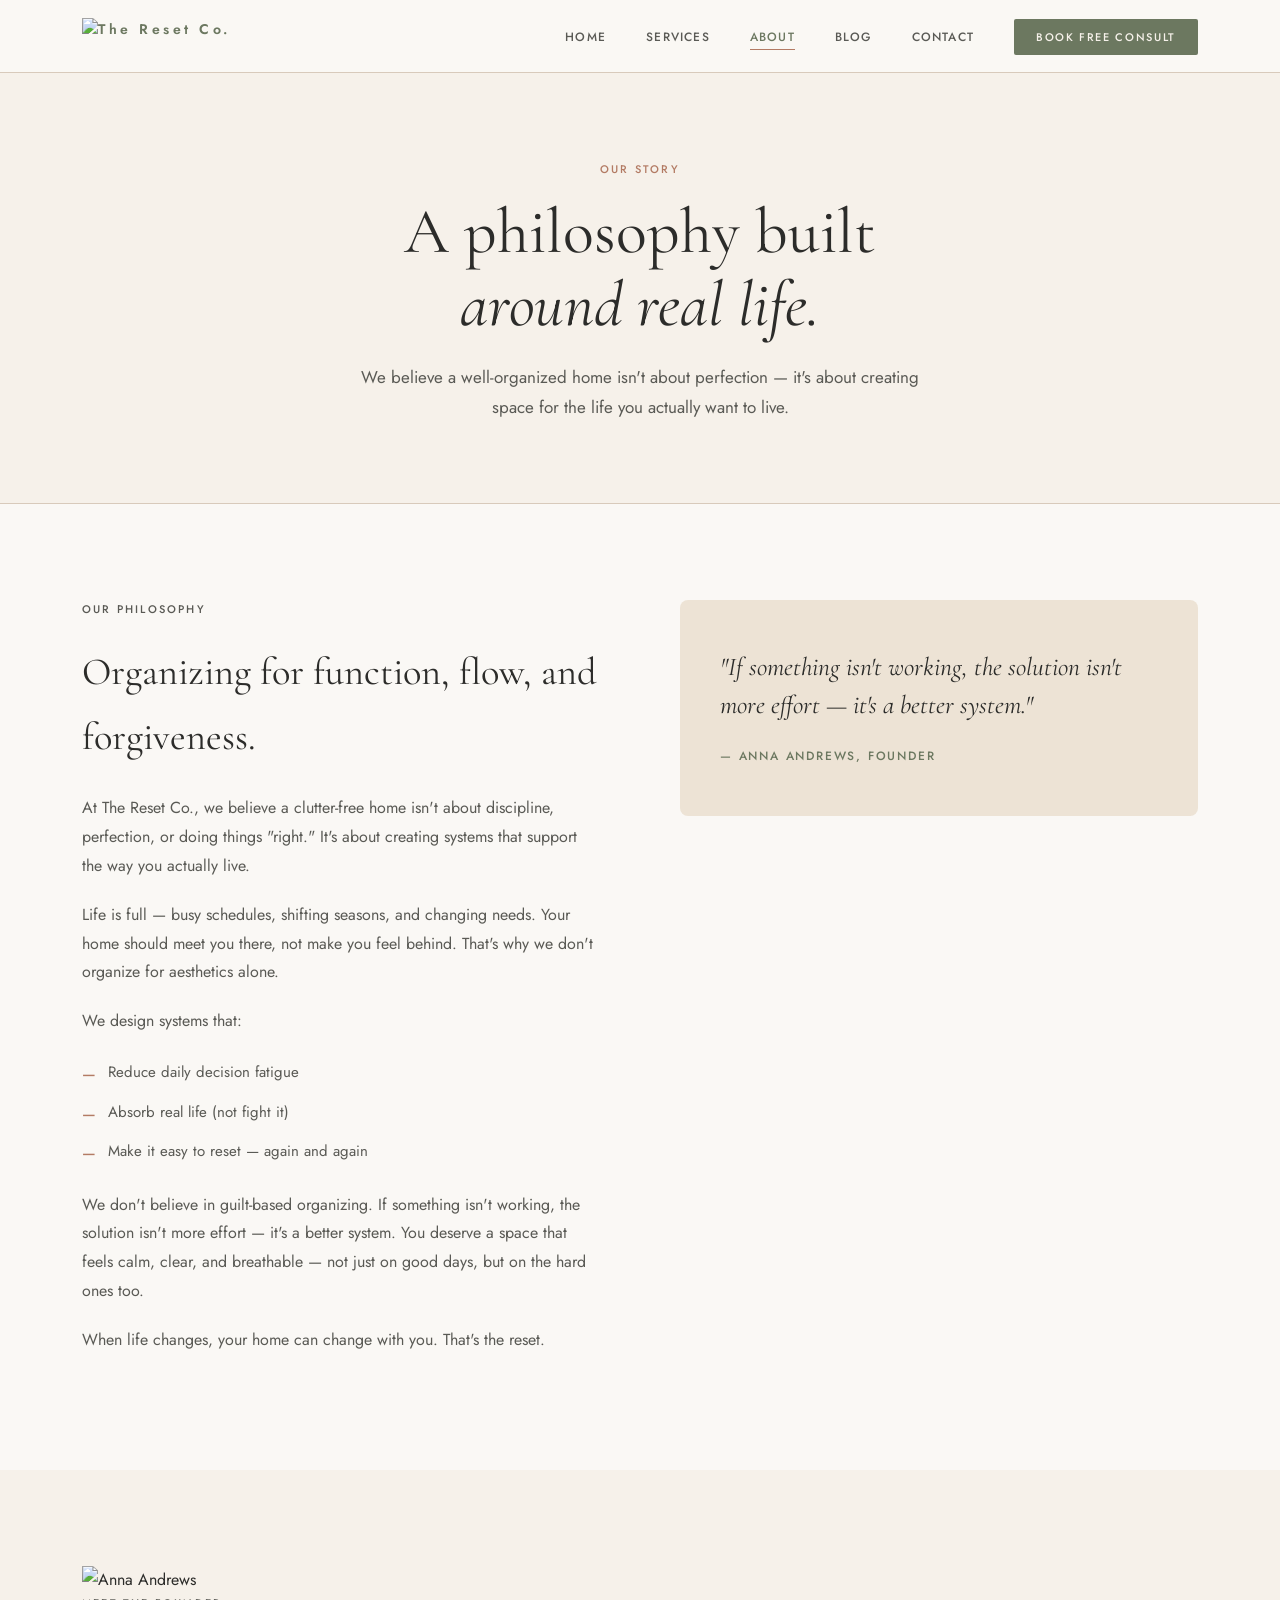
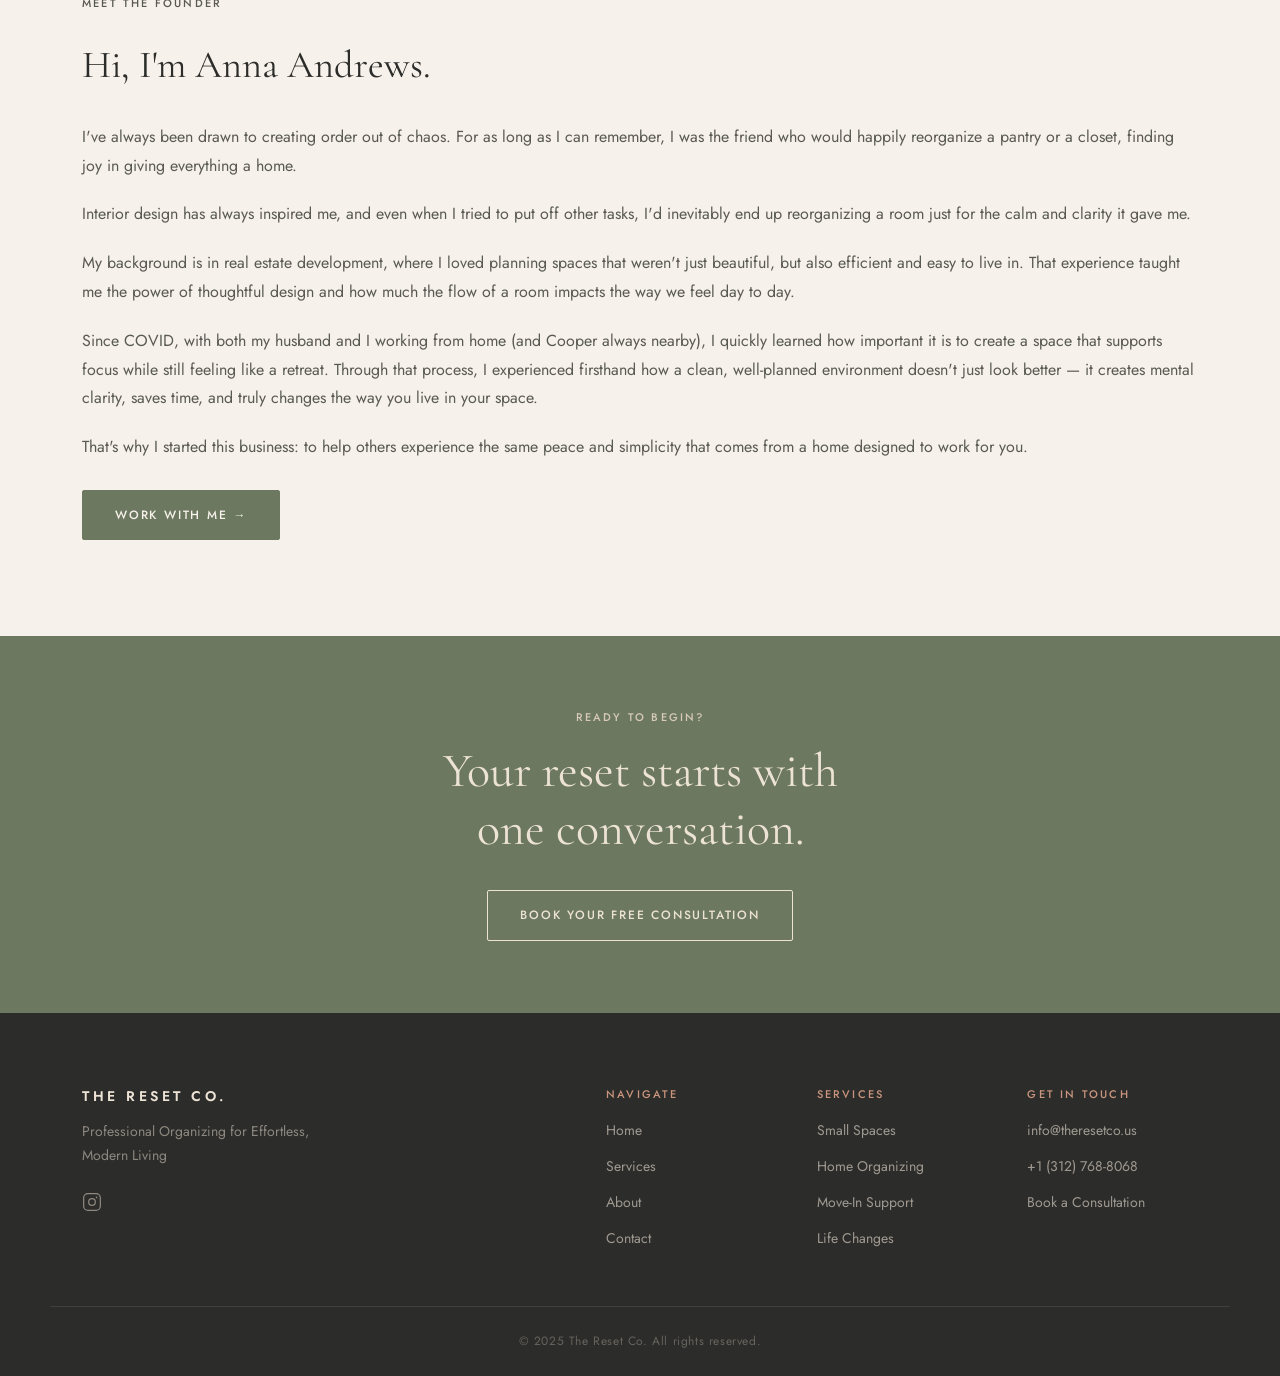
==== commit 903b8e62: "Update about.html" ====
--- a/about.html
+++ b/about.html
@@ -76,7 +76,7 @@
   <section class="section founder-section">
     <div class="container">
       <div class="founder-grid reveal">
-        <div class="founder-image-placeholder">
+        <!-- <div class="founder-image-placeholder"> -->
         <!-- <span style="font-size:48px; color: var(--tan-dark);">✦</span> -->
           <img src="images/standing-headshot.jpg" alt="Anna Andrews" />
         </div>
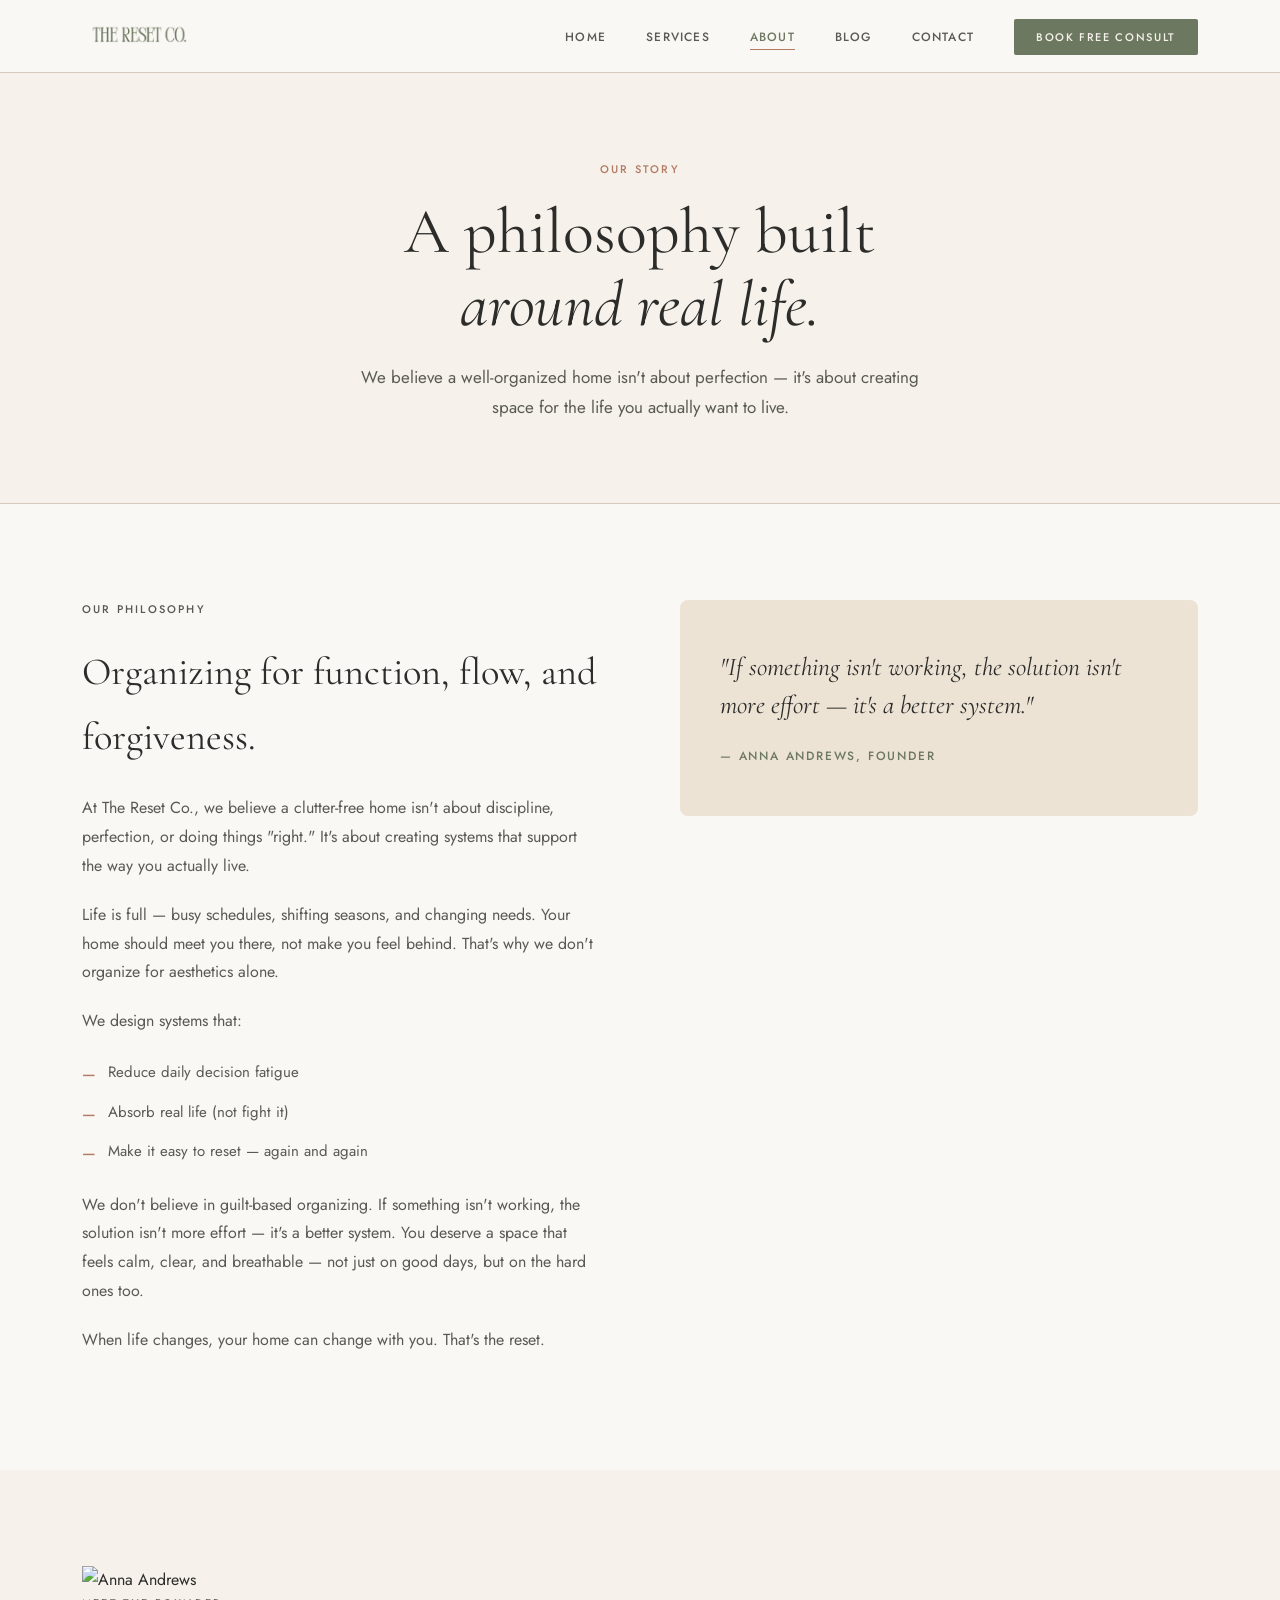
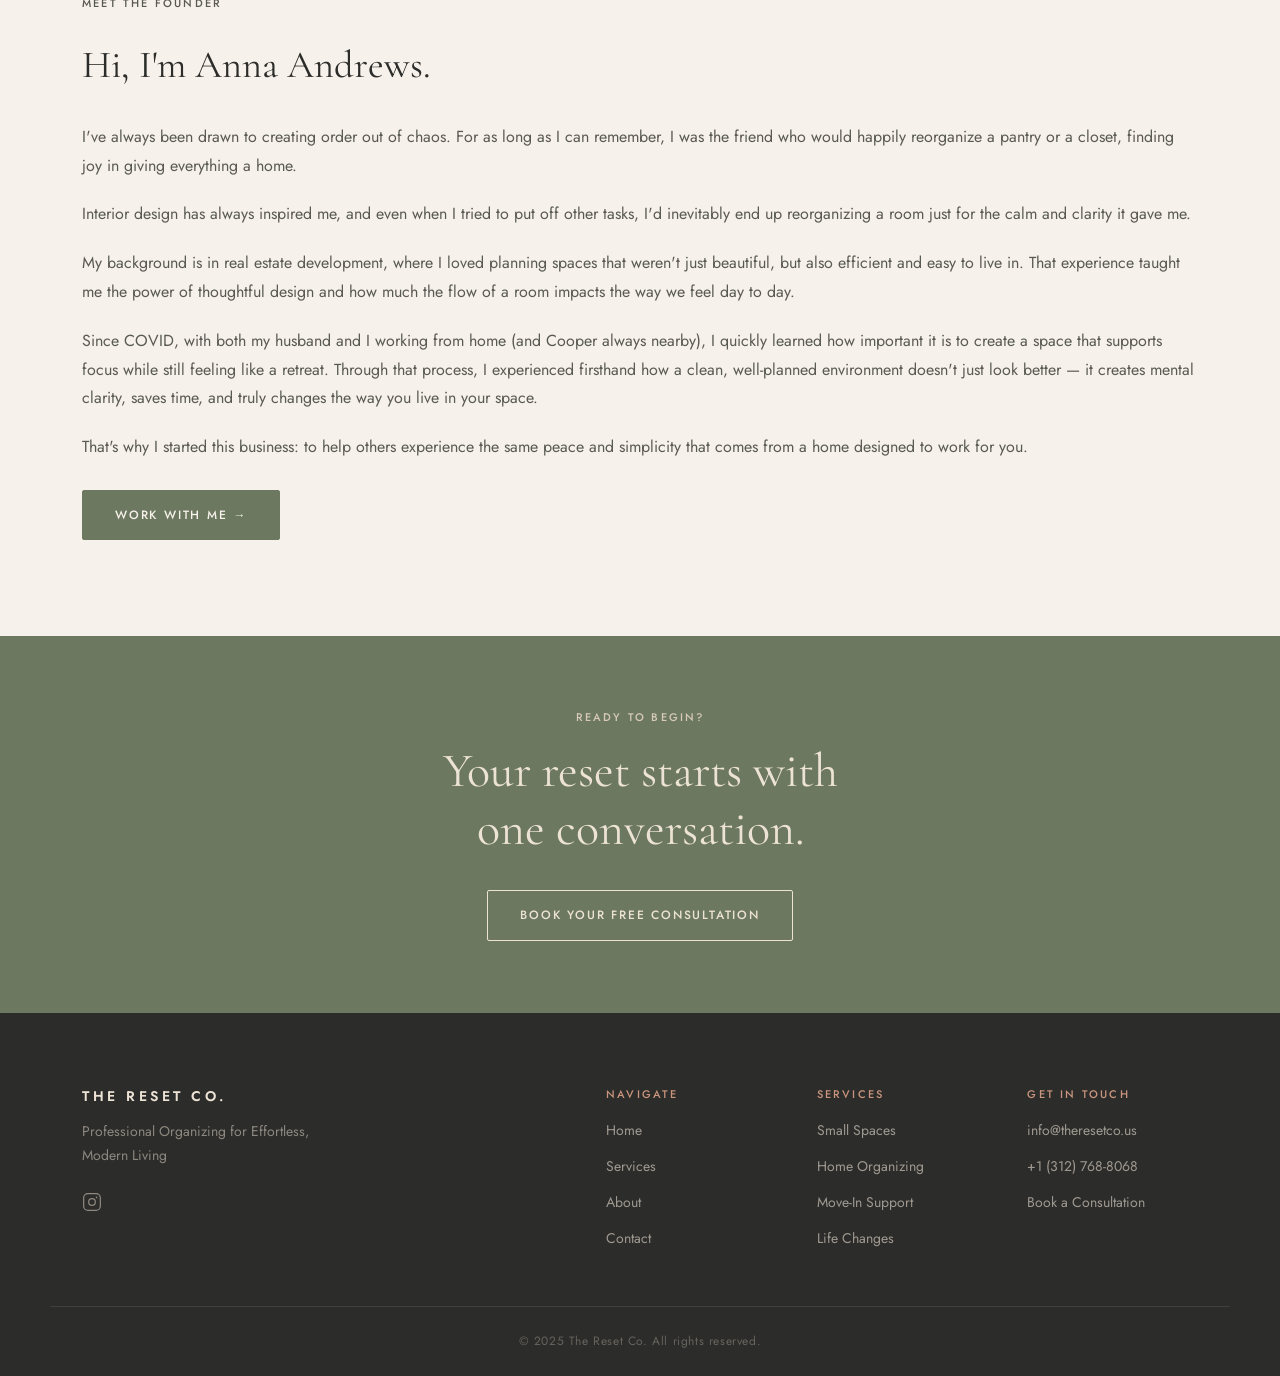
==== commit 783ffdfe: "Update logo image source in about.html" ====
--- a/about.html
+++ b/about.html
@@ -15,7 +15,7 @@
   <header class="nav-wrapper">
     <nav class="nav">
       <a href="index.html" class="nav-logo">
-        <img src="images/logo.png" alt="The Reset Co." style="height: 36px; width: auto;" />
+        <img src="images/rco-logo.png" alt="The Reset Co." style="height: 36px; width: auto;" />
       </a>
       <button class="nav-toggle" aria-label="Toggle menu">
         <span></span><span></span><span></span>
--- a/style.css
+++ b/style.css
@@ -1283,3 +1283,155 @@
 @media (max-width: 640px) {
   .blog-grid { grid-template-columns: 1fr; }
 }
+
+/* ============================================
+   MEET ANNA (Home)
+   ============================================ */
+.meet {
+  position: relative;
+  background: var(--tan-light);
+  padding: 120px 0;
+  overflow: hidden;
+}
+.meet-ghost {
+  position: absolute;
+  top: 24px;
+  left: -0.04em;
+  z-index: 0;
+  font-family: var(--font-display);
+  font-style: italic;
+  font-weight: 300;
+  font-size: clamp(8rem, 20vw, 18rem);
+  line-height: 1;
+  color: var(--tan);
+  pointer-events: none;
+  user-select: none;
+}
+.meet-inner {
+  position: relative;
+  z-index: 1;
+  display: grid;
+  grid-template-columns: repeat(12, 1fr);
+  align-items: center;
+}
+
+/* Photo */
+.meet-photo {
+  grid-column: 6 / -1;
+  grid-row: 1;
+  position: relative;
+  height: 640px;
+  border-radius: var(--radius-lg);
+  overflow: hidden;
+}
+.meet-photo img {
+  width: 100%;
+  height: 100%;
+  object-fit: cover;
+  object-position: center 15%;
+}
+.meet-photo figcaption {
+  position: absolute;
+  right: 20px;
+  bottom: 18px;
+  font-size: 10px;
+  font-weight: 500;
+  letter-spacing: 0.2em;
+  text-transform: uppercase;
+  color: var(--tan-light);
+  background: rgba(44, 44, 42, 0.35);
+  backdrop-filter: blur(6px);
+  padding: 6px 12px;
+  border-radius: var(--radius);
+}
+
+/* Overlapping card */
+.meet-card {
+  grid-column: 1 / 7;
+  grid-row: 1;
+  position: relative;
+  z-index: 2;
+  background: var(--white);
+  border-top: 3px solid var(--orange);
+  padding: 56px 56px 48px;
+  box-shadow: var(--shadow);
+  transition-delay: 0.15s;
+}
+.meet-label {
+  display: flex;
+  align-items: center;
+  gap: 12px;
+}
+.meet-label::before {
+  content: '';
+  width: 32px;
+  height: 1px;
+  background: var(--orange);
+}
+.meet-title {
+  font-family: var(--font-display);
+  font-size: clamp(2.4rem, 4.5vw, 3.6rem);
+  font-weight: 400;
+  line-height: 1.05;
+  color: var(--text-dark);
+  margin-bottom: 24px;
+}
+.meet-title em { color: var(--green); }
+.meet-lede {
+  font-family: var(--font-display);
+  font-size: 1.5rem;
+  line-height: 1.4;
+  color: var(--text-dark);
+  margin-bottom: 16px;
+}
+.meet-body {
+  color: var(--text-mid);
+  line-height: 1.8;
+}
+.meet-quote {
+  font-family: var(--font-display);
+  font-style: italic;
+  font-size: 1.25rem;
+  color: var(--green);
+  padding: 16px 0;
+  margin: 28px 0 32px;
+  border-top: 1px solid var(--tan-dark);
+  border-bottom: 1px solid var(--tan-dark);
+}
+.meet-link {
+  display: inline-flex;
+  align-items: center;
+  gap: 8px;
+  font-size: 12px;
+  font-weight: 500;
+  letter-spacing: 0.15em;
+  text-transform: uppercase;
+  color: var(--green);
+  padding-bottom: 4px;
+  border-bottom: 1px solid var(--orange);
+}
+.meet-link span { transition: transform var(--transition); }
+.meet-link:hover span { transform: translateX(4px); }
+
+@media (max-width: 1024px) {
+  .meet { padding: 80px 0; }
+  .meet-ghost { display: none; }
+  .meet-inner { grid-template-columns: 1fr; }
+  .meet-photo {
+    grid-column: 1;
+    grid-row: 1;
+    height: auto;
+    aspect-ratio: 4 / 5;
+    max-height: 620px;
+  }
+  .meet-card {
+    grid-column: 1;
+    grid-row: 2;
+    margin: -96px 24px 0;
+    padding: 40px 32px;
+  }
+}
+@media (max-width: 480px) {
+  .meet-card { margin: -64px 0 0; padding: 32px 24px; }
+  .meet-lede { font-size: 1.3rem; }
+}
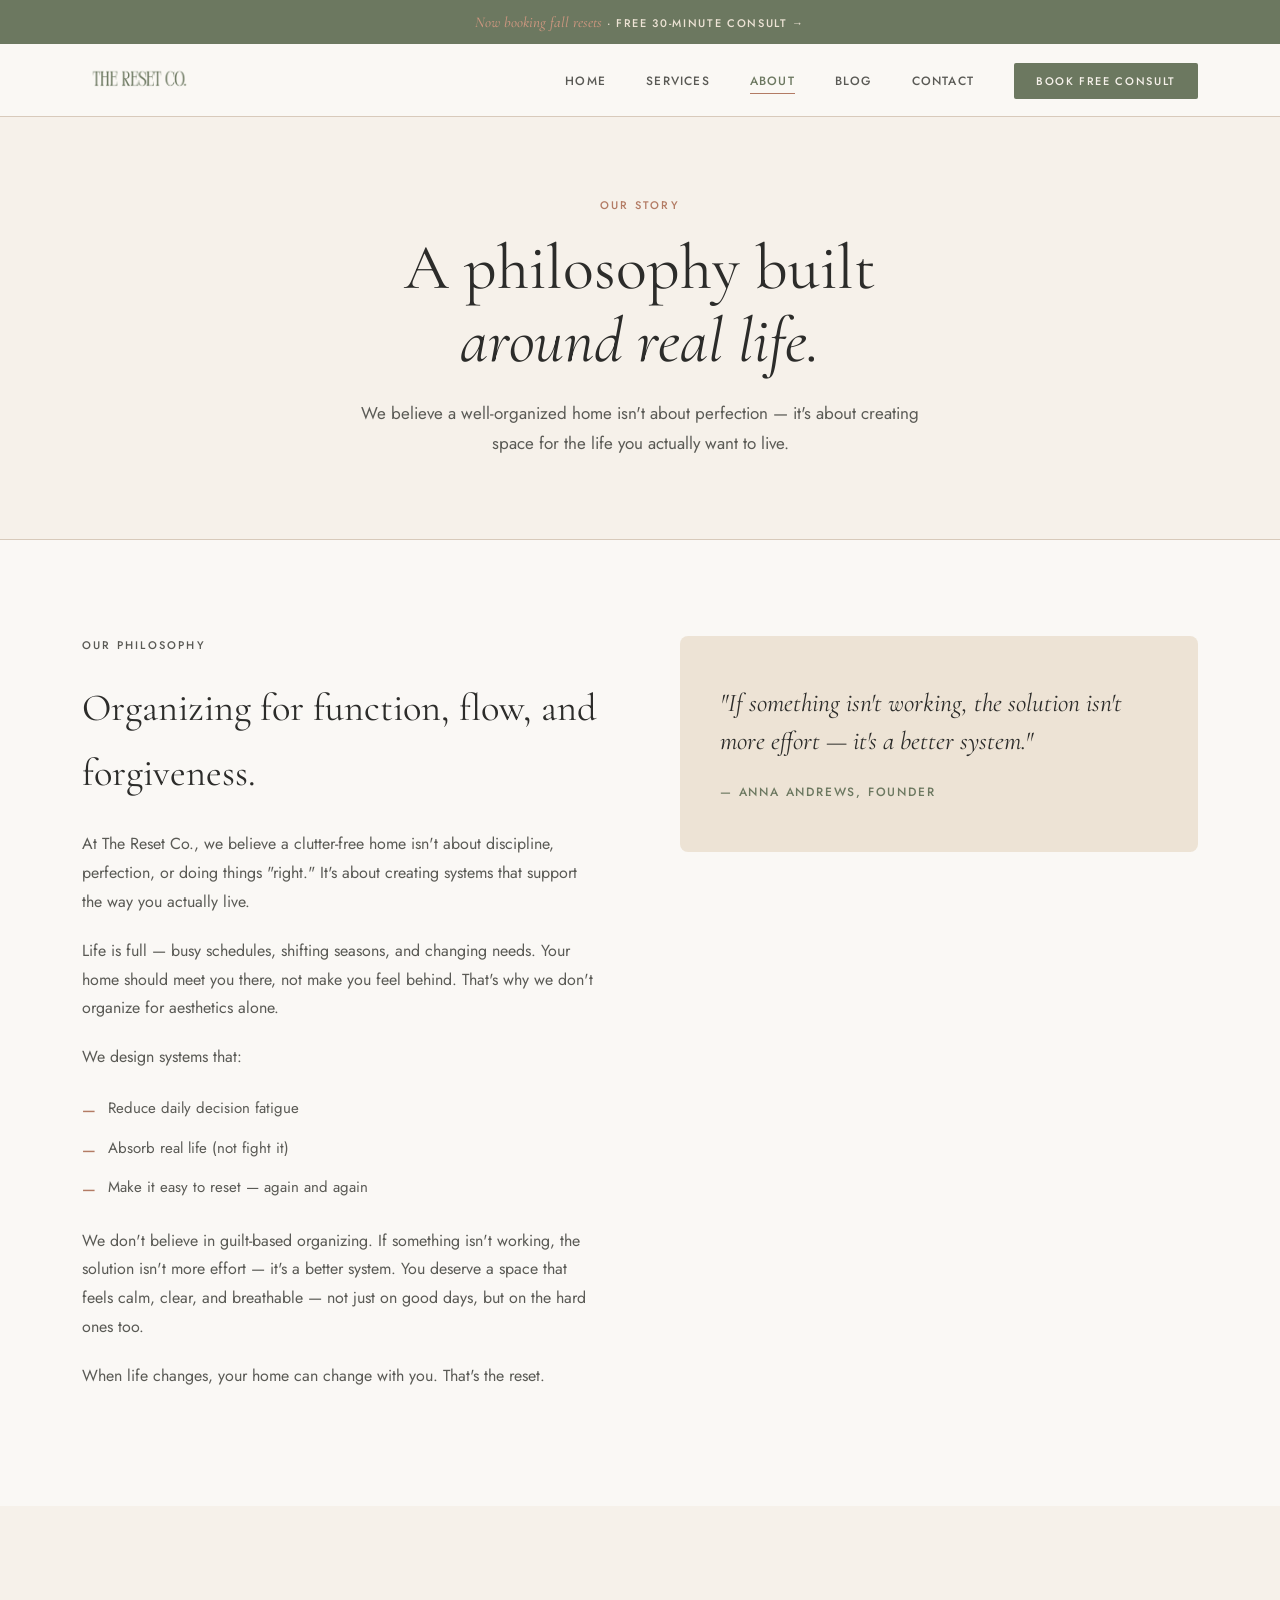
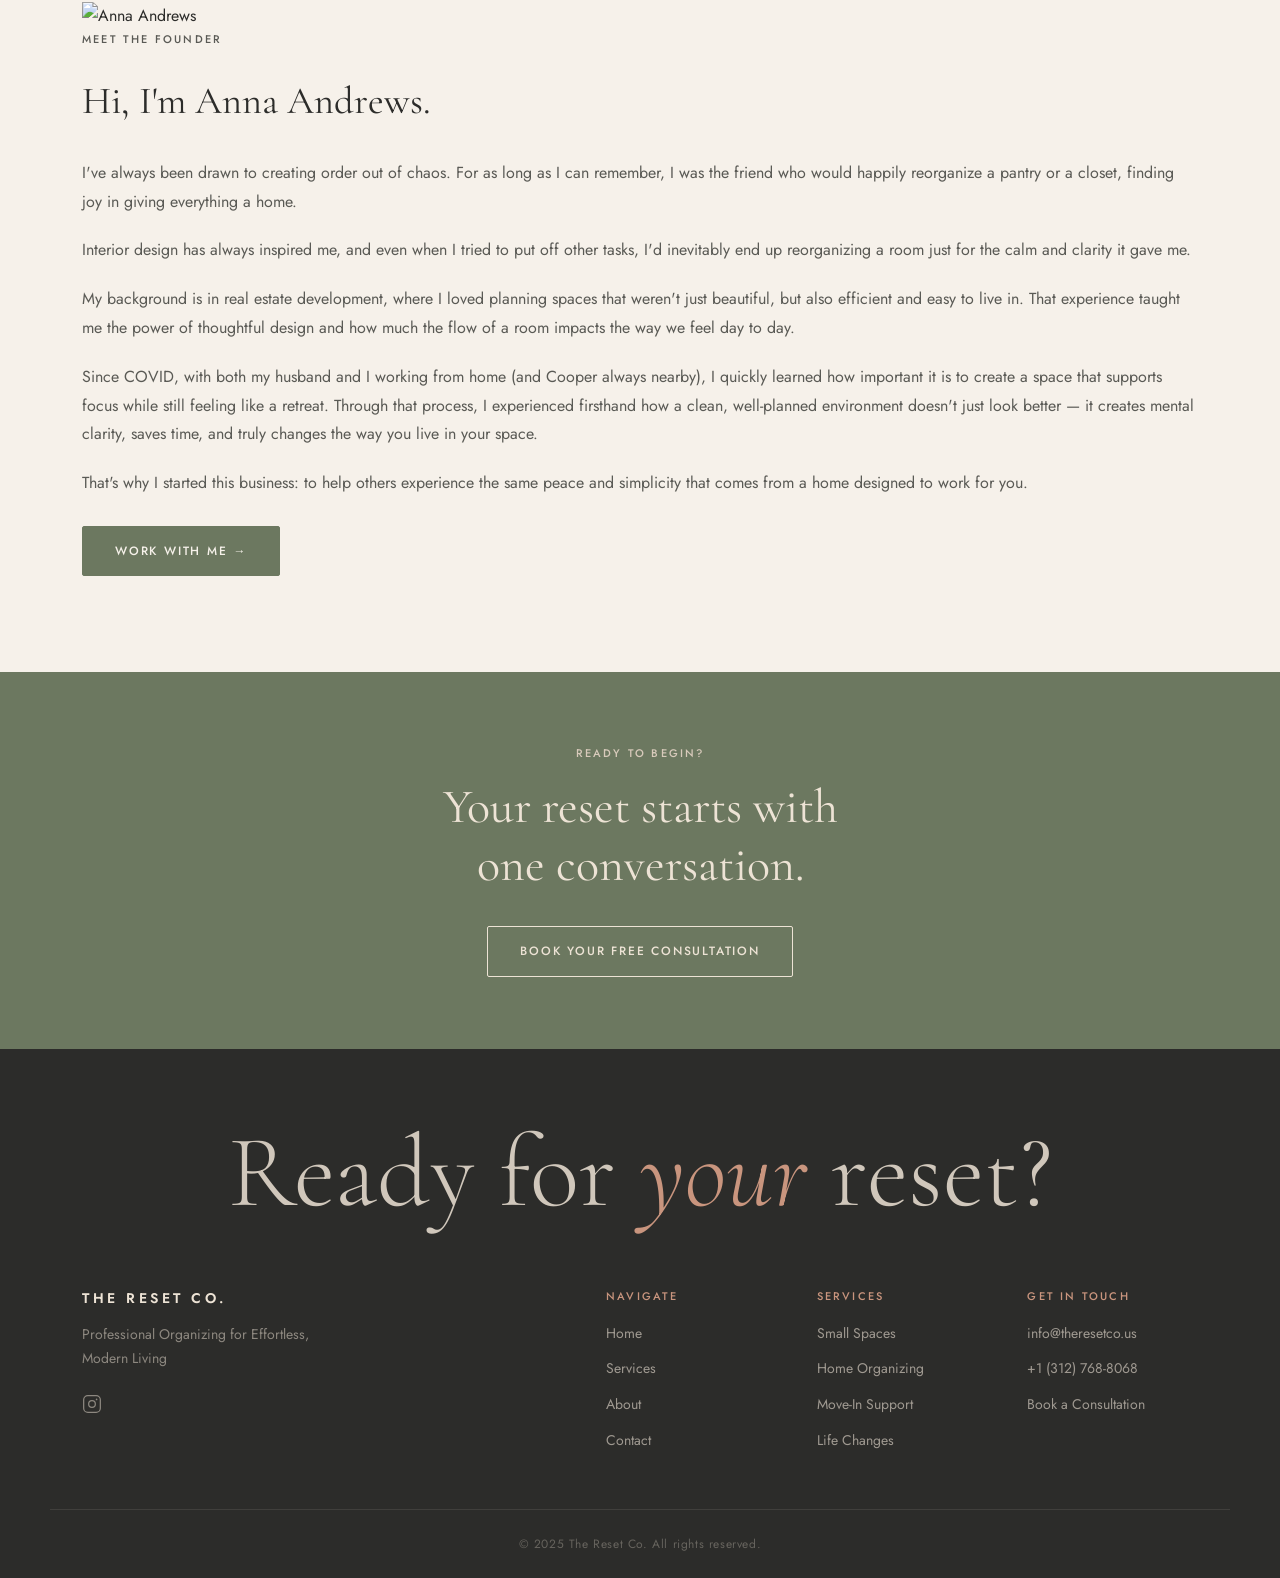
==== commit 7ea11292: "Add editorial touches: mixed-type headlines, photo collage, announcement ribbon, footer sign-off - M" ====
--- a/about.html
+++ b/about.html
@@ -13,6 +13,9 @@
 
   <!-- NAV -->
   <header class="nav-wrapper">
+    <div class="ribbon">
+      <a href="https://calendly.com/andrews-anna95/30min" target="_blank"><em>Now booking fall resets</em> · Free 30-minute consult →</a>
+    </div>
     <nav class="nav">
       <a href="index.html" class="nav-logo">
         <img src="images/rco-logo.png" alt="The Reset Co." style="height: 36px; width: auto;" />
@@ -105,6 +108,7 @@
 
   <!-- FOOTER -->
   <footer class="footer">
+    <a href="https://calendly.com/andrews-anna95/30min" target="_blank" class="footer-signoff">Ready for <em>your</em> reset?</a>
     <div class="container footer-inner">
       <div class="footer-brand">
         <p class="footer-logo">THE RESET CO.</p>
--- a/style.css
+++ b/style.css
@@ -78,6 +78,27 @@
 }
 .section-title.light { color: var(--tan); }
 
+/* Mixed-type headline: Jost caps with one Cormorant italic word */
+.mix-title {
+  font-family: var(--font-body);
+  font-weight: 400;
+  font-size: clamp(1.8rem, 4vw, 3rem);
+  letter-spacing: 0.12em;
+  text-transform: uppercase;
+  line-height: 1.2;
+}
+.mix-title em {
+  font-family: var(--font-display);
+  font-style: italic;
+  font-weight: 400;
+  text-transform: lowercase;
+  letter-spacing: 0;
+  font-size: 1.15em;
+  color: var(--orange);
+  padding: 0 0.08em;
+}
+.section-title.light.mix-title em { color: var(--orange-light); }
+
 em { font-style: italic; }
 
 /* ============================================
@@ -145,6 +166,22 @@
   transition: box-shadow var(--transition);
 }
 .nav-wrapper.scrolled { box-shadow: var(--shadow); }
+
+.ribbon { background: var(--green); text-align: center; padding: 8px 16px; }
+.ribbon a {
+  font-size: 11px;
+  font-weight: 500;
+  letter-spacing: 0.15em;
+  text-transform: uppercase;
+  color: var(--tan);
+}
+.ribbon em {
+  font-family: var(--font-display);
+  font-size: 15px;
+  text-transform: none;
+  letter-spacing: 0;
+  color: var(--orange-light);
+}
 
 .nav {
   max-width: 1180px;
@@ -263,7 +300,7 @@
   min-height: 100vh;
   display: flex;
   align-items: center;
-  padding: 120px 32px 80px;
+  padding: 156px 32px 80px;
   max-width: 1180px;
   margin: 0 auto;
   gap: 80px;
@@ -411,41 +448,29 @@
   line-height: 1.8;
 }
 
-.intro-visual {}
-
-.intro-box {
-  background: var(--tan-light);
-  border: 1px solid var(--tan-dark);
+.photo-stack { position: relative; height: 560px; }
+.photo-stack img {
+  position: absolute;
+  object-fit: cover;
   border-radius: var(--radius-lg);
-  padding: 40px;
-  display: flex;
-  flex-direction: column;
-  gap: 0;
-}
-.intro-box-stat {
-  padding: 28px 0;
-  display: flex;
-  flex-direction: column;
-  gap: 6px;
-}
-.stat-num {
-  font-family: var(--font-display);
-  font-size: 3rem;
-  font-weight: 400;
+  box-shadow: var(--shadow);
+}
+.stack-back  { top: 0; right: 0; width: 72%; height: 78%; }
+.stack-front { bottom: 0; left: 0; width: 52%; height: 58%; border: 8px solid var(--white); }
+.stack-tag {
+  position: absolute;
+  right: 0;
+  bottom: 12%;
+  background: var(--white);
+  padding: 8px 14px;
+  font-size: 10px;
+  font-weight: 500;
+  letter-spacing: 0.2em;
+  text-transform: uppercase;
   color: var(--green);
-  line-height: 1;
-}
-.stat-label {
-  font-size: 12px;
-  font-weight: 500;
-  letter-spacing: 0.12em;
-  text-transform: uppercase;
-  color: var(--text-light);
-}
-.intro-box-divider {
-  height: 1px;
-  background: var(--tan-dark);
-}
+}
+@media (max-width: 1024px) { .photo-stack { height: 460px; } }
+@media (max-width: 480px)  { .photo-stack { height: 360px; } }
 
 /* ============================================
    SERVICES PREVIEW
@@ -628,6 +653,19 @@
   color: var(--tan);
   padding-top: 72px;
 }
+.footer-signoff {
+  display: block;
+  text-align: center;
+  font-family: var(--font-display);
+  font-weight: 300;
+  font-size: clamp(2.6rem, 8vw, 7rem);
+  line-height: 1;
+  color: rgba(237, 227, 213, 0.85);
+  padding: 0 32px 64px;
+  transition: color var(--transition);
+}
+.footer-signoff em { color: var(--orange-light); }
+.footer-signoff:hover { color: var(--tan); }
 .footer-inner {
   display: grid;
   grid-template-columns: 1.5fr 2fr;
@@ -692,7 +730,7 @@
    ============================================ */
 .page-hero {
   background: var(--tan-light);
-  padding: 160px 32px 80px;
+  padding: 196px 32px 80px;
   text-align: center;
   border-bottom: 1px solid var(--tan-dark);
 }
@@ -1034,7 +1072,7 @@
   .service-detail,
   .contact-grid { grid-template-columns: 1fr; gap: 48px; }
   .service-detail.reverse { direction: ltr; }
-  .hero { flex-direction: column; text-align: center; padding-top: 140px; gap: 48px; }
+  .hero { flex-direction: column; text-align: center; padding-top: 176px; gap: 48px; }
   .hero-sub { margin: 0 auto 40px; }
   .hero-btns { justify-content: center; }
   .hero-graphic { flex: none; width: 100%; max-width: 480px; margin: 0 auto; }
@@ -1050,8 +1088,8 @@
   .section { padding: 64px 0; }
   .nav-links {
     display: none;
-    position: fixed;
-    top: 72px;
+    position: absolute;
+    top: 100%;
     left: 0;
     right: 0;
     background: var(--white);
@@ -1083,7 +1121,7 @@
 
 @media (max-width: 480px) {
   .container { padding: 0 20px; }
-  .hero { padding: 120px 20px 60px; }
+  .hero { padding: 156px 20px 60px; }
   .footer-links { grid-template-columns: 1fr; }
 }
 
@@ -1168,7 +1206,7 @@
    ============================================ */
 .article-hero {
   background: var(--tan-light);
-  padding: 140px 32px 48px;
+  padding: 176px 32px 48px;
   border-bottom: 1px solid var(--tan-dark);
 }
 .article-hero-inner { max-width: 760px; }
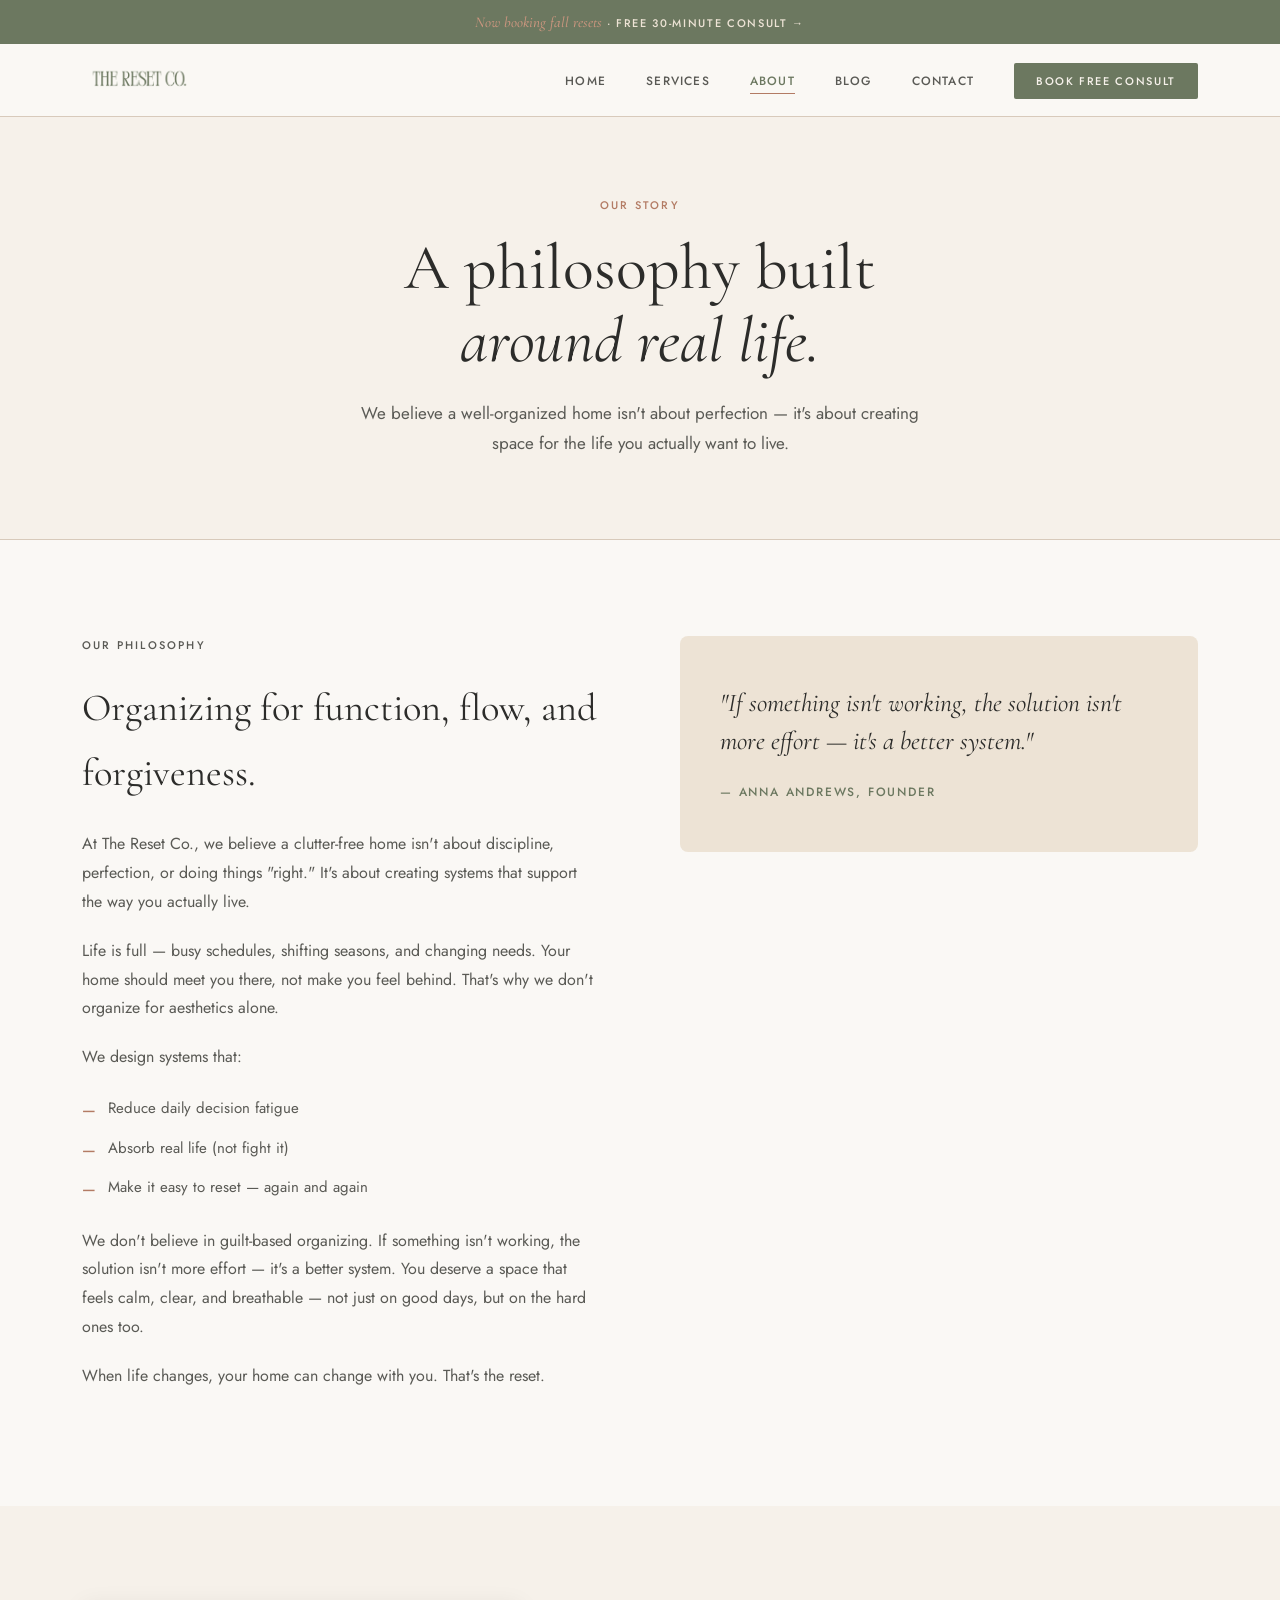
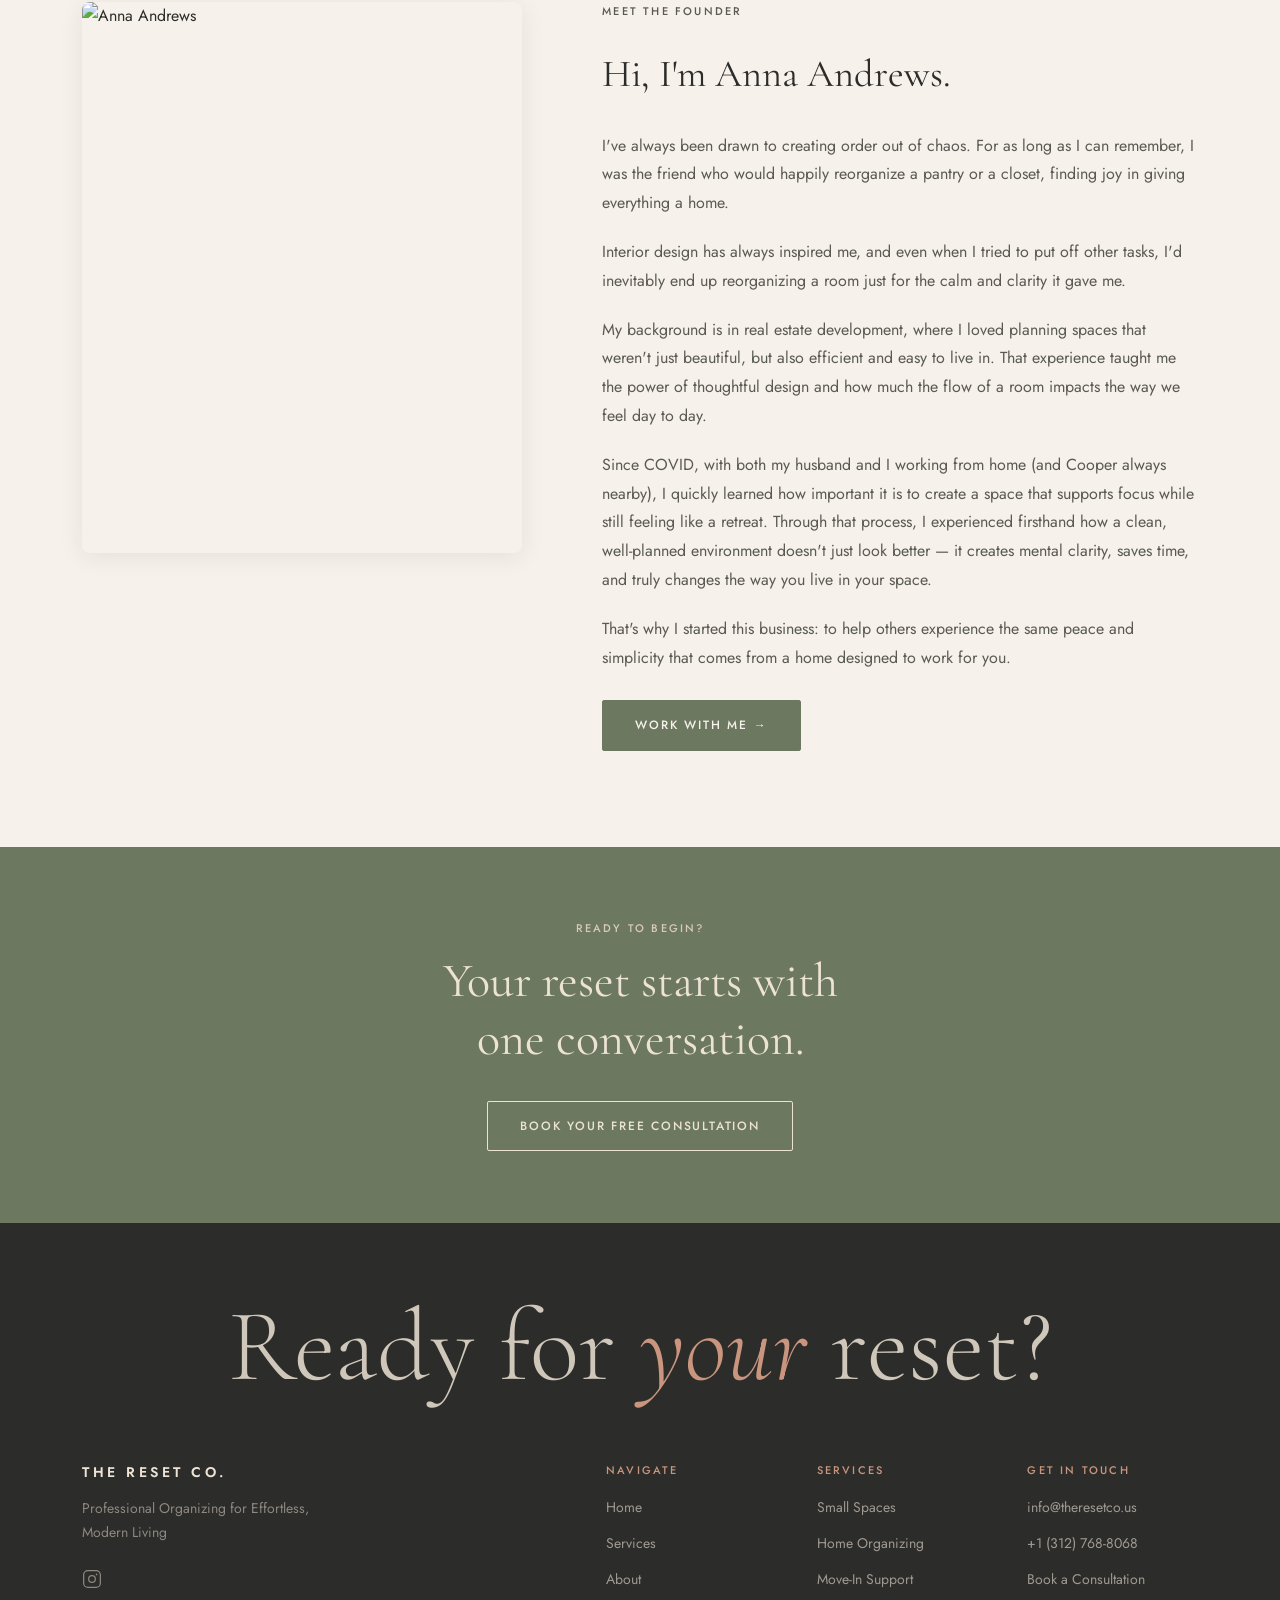
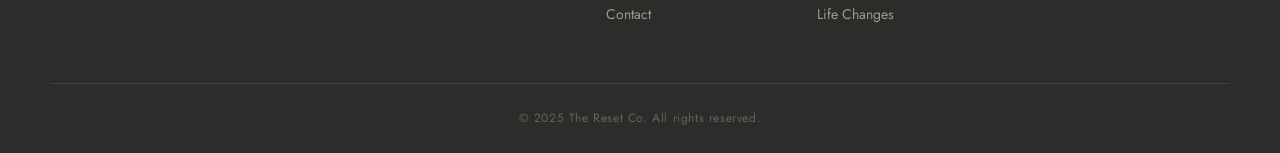
==== commit 1698438a: "Fix About page founder layout so bio sits beside the photo A commented-out wrapper div left a stray " ====
--- a/about.html
+++ b/about.html
@@ -79,8 +79,7 @@
   <section class="section founder-section">
     <div class="container">
       <div class="founder-grid reveal">
-        <!-- <div class="founder-image-placeholder"> -->
-        <!-- <span style="font-size:48px; color: var(--tan-dark);">✦</span> -->
+        <div class="founder-photo">
           <img src="images/standing-headshot.jpg" alt="Anna Andrews" />
         </div>
         <div class="founder-text">
--- a/style.css
+++ b/style.css
@@ -823,9 +823,17 @@
 }
 .founder-grid {
   display: grid;
-  grid-template-columns: 1fr 1fr;
+  grid-template-columns: 0.85fr 1.15fr;
   gap: 80px;
-  align-items: center;
+  align-items: start;
+}
+.founder-photo { position: sticky; top: 140px; }
+.founder-photo img {
+  width: 100%;
+  aspect-ratio: 4/5;
+  object-fit: cover;
+  border-radius: var(--radius-lg);
+  box-shadow: var(--shadow);
 }
 .founder-text h2 {
   font-family: var(--font-display);
@@ -1081,6 +1089,7 @@
   .process-step { padding: 0; }
   .footer-inner { grid-template-columns: 1fr; gap: 48px; }
   .philosophy-visual { position: static; }
+  .founder-photo { position: static; max-width: 480px; }
   .contact-cta-box { position: static; }
 }
 
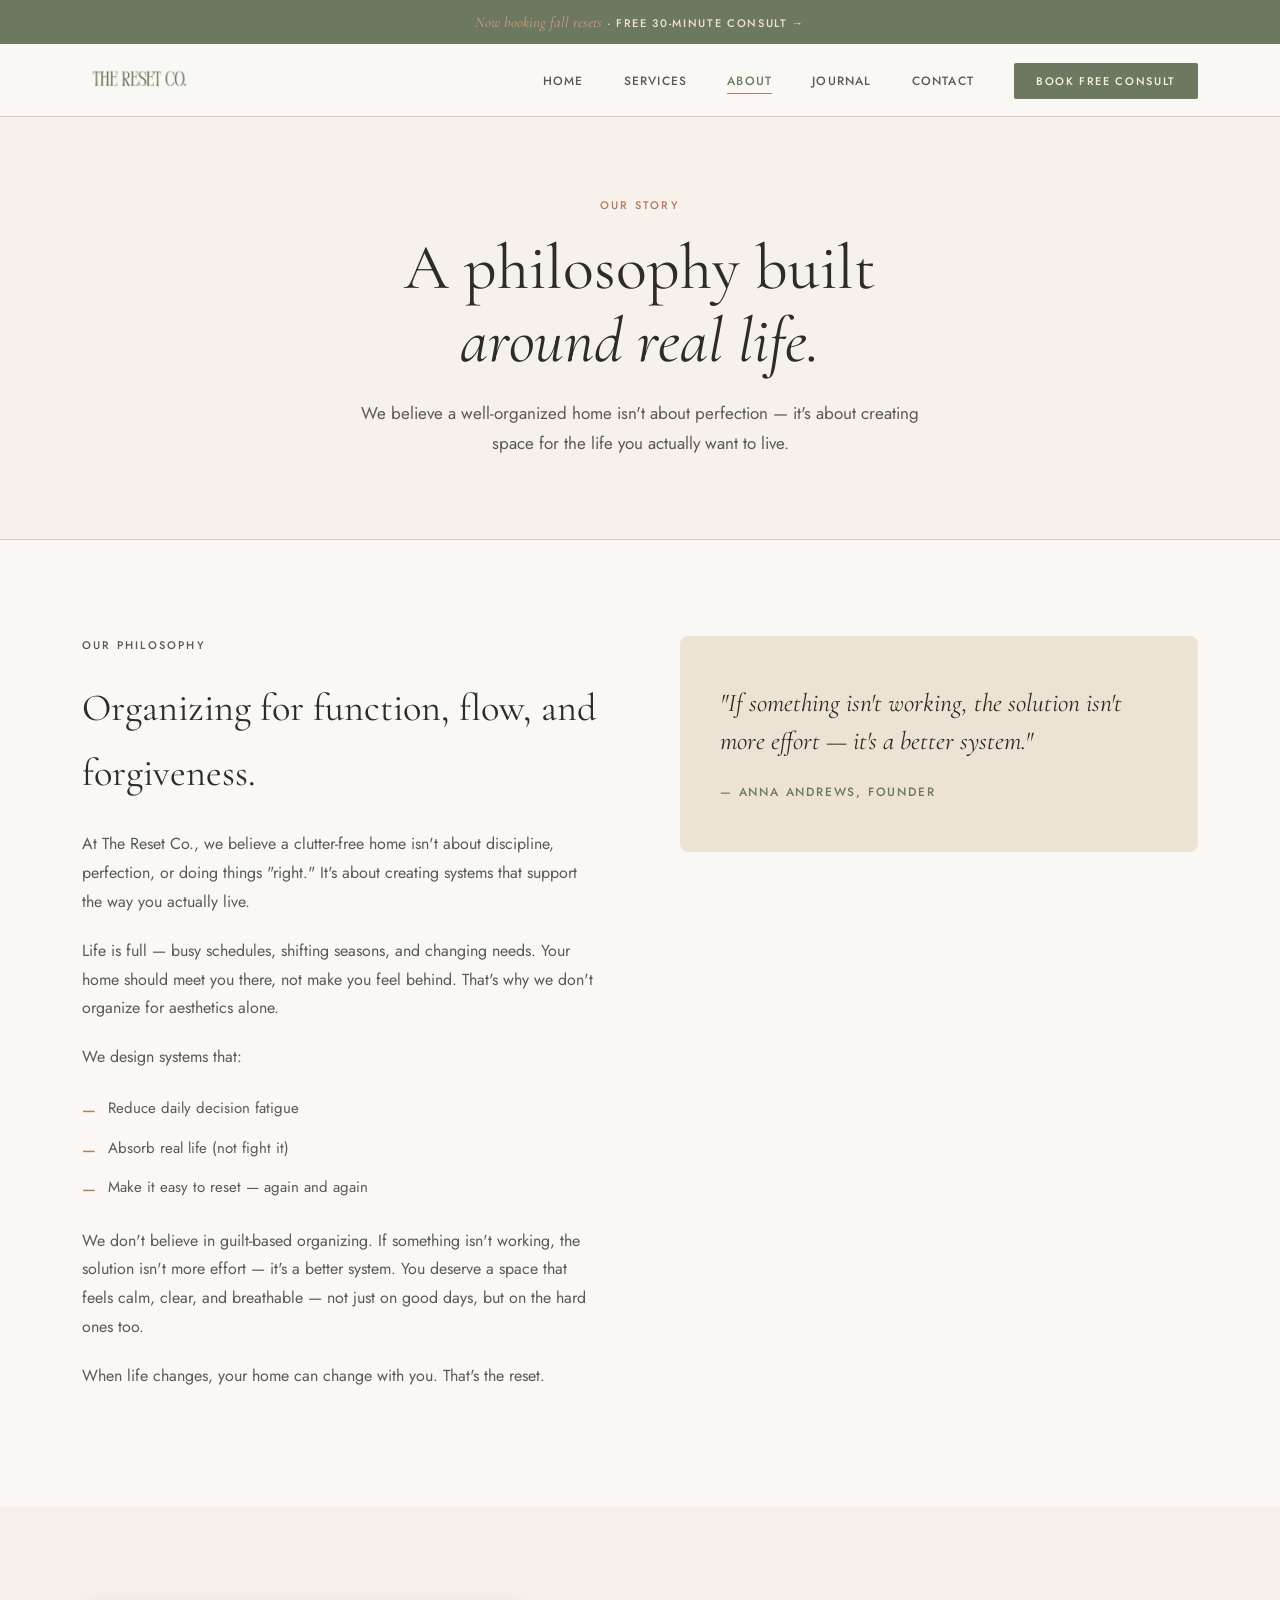
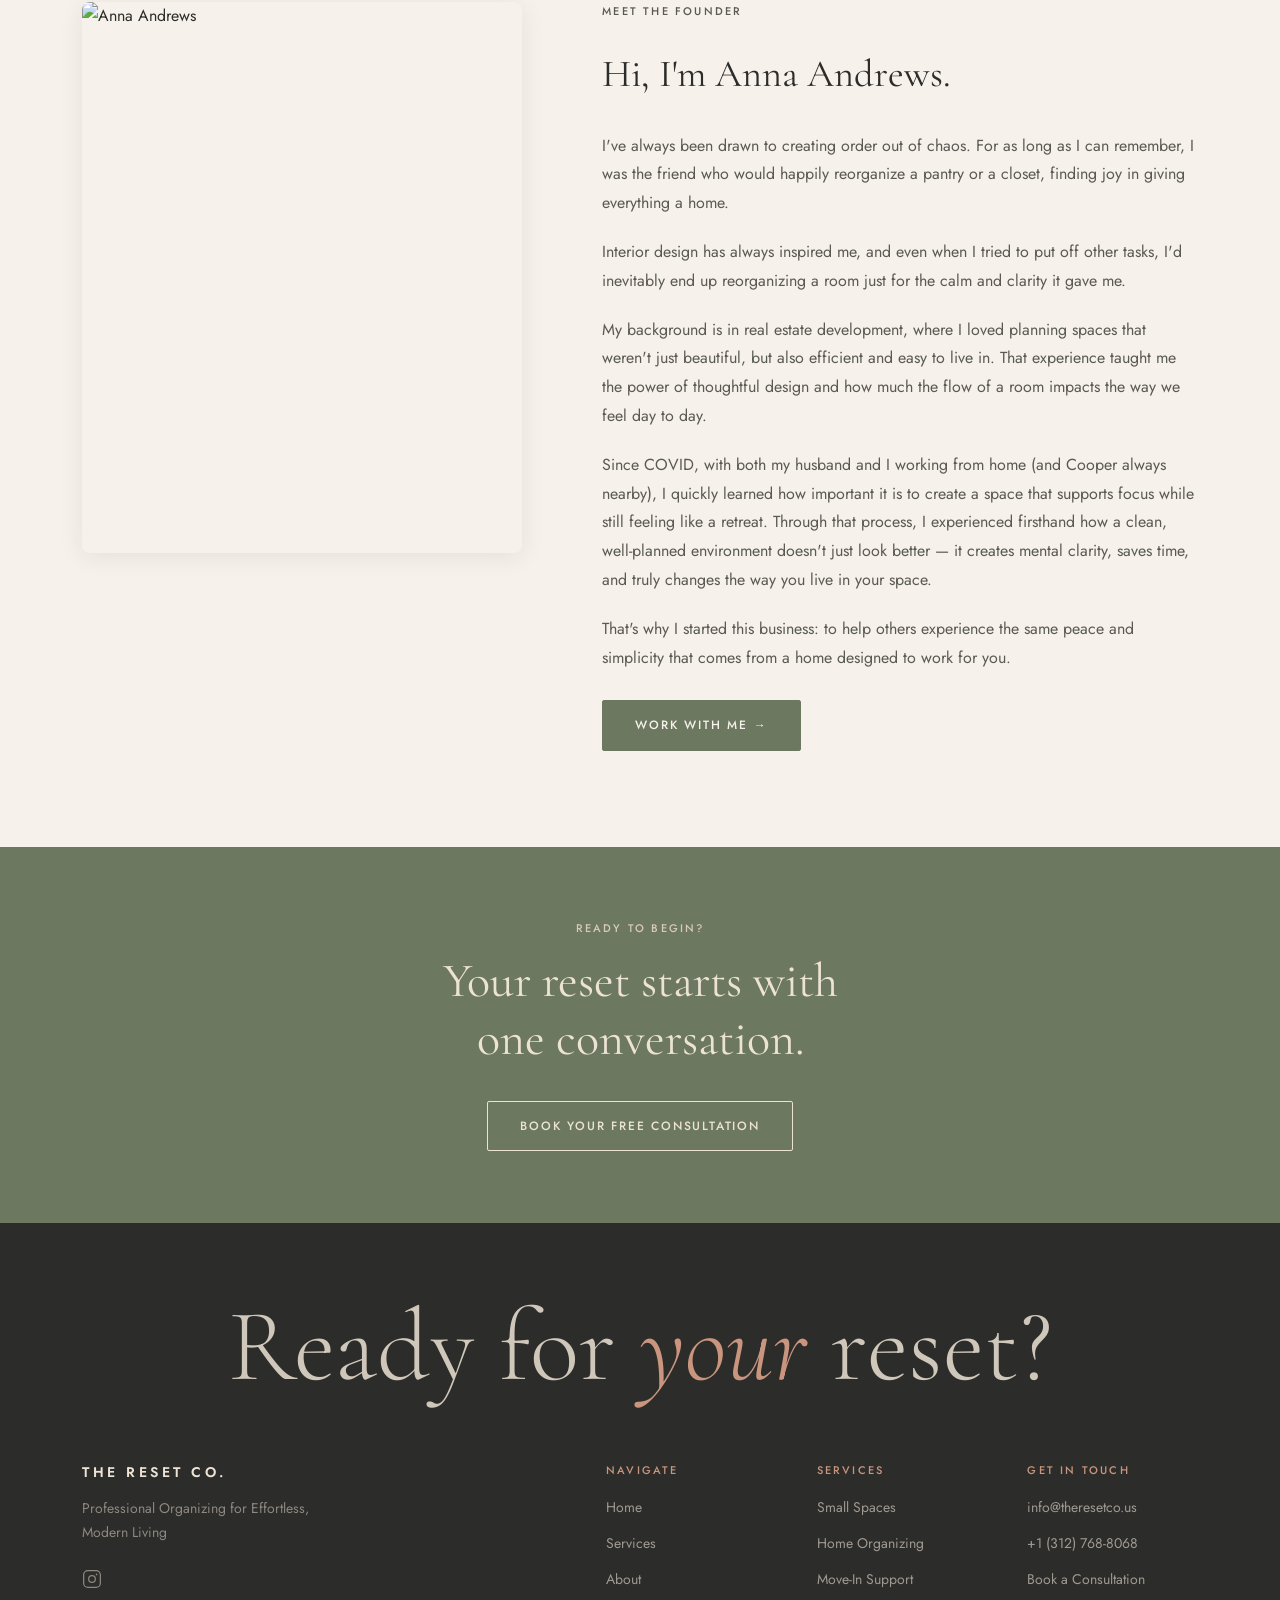
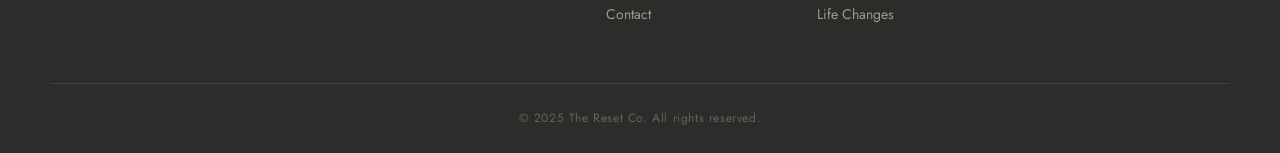
==== commit 6b4c4343: "Rename Blog to The Reset Journal and add testimonial layout - Nav and footer link now read 'Journal'" ====
--- a/about.html
+++ b/about.html
@@ -35,7 +35,7 @@
           </ul>
         </li>
         <li><a href="about.html" class="active">About</a></li>
-        <li><a href="blog.html">Blog</a></li>
+        <li><a href="blog.html">Journal</a></li>
         <li><a href="contact.html">Contact</a></li>
         <li><a href="https://calendly.com/andrews-anna95/30min" target="_blank" class="nav-cta">Book Free Consult</a></li>
       </ul>
--- a/style.css
+++ b/style.css
@@ -606,6 +606,39 @@
   font-style: normal;
   display: block;
   margin-bottom: 8px;
+}
+
+/* ============================================
+   TESTIMONIALS
+   ============================================ */
+.testimonials { text-align: center; }
+.testimonials-inner { max-width: 860px; }
+.testimonials .section-label { margin-bottom: 40px; }
+.testimonial { margin: 0; }
+.testimonial blockquote {
+  font-family: var(--font-display);
+  font-style: italic;
+  font-weight: 300;
+  font-size: clamp(1.7rem, 3.6vw, 2.75rem);
+  line-height: 1.3;
+  color: var(--text-dark);
+  margin-bottom: 28px;
+}
+.testimonial blockquote::before { content: "\201C"; }
+.testimonial blockquote::after  { content: "\201D"; }
+.testimonial figcaption {
+  font-family: var(--font-body);
+  font-size: 11px;
+  font-weight: 500;
+  letter-spacing: 0.3em;
+  text-transform: uppercase;
+  color: var(--orange);
+}
+.testimonial-divider {
+  display: block;
+  margin: 56px 0;
+  font-size: 14px;
+  color: var(--tan-dark);
 }
 
 /* ============================================
@@ -1188,6 +1221,13 @@
   padding: 4px 10px;
   border-radius: 2px;
 }
+.journal-no {
+  font-family: var(--font-display);
+  font-style: italic;
+  font-size: 1.05rem;
+  color: var(--green);
+  letter-spacing: 0.02em;
+}
 .blog-date {
   font-family: var(--font-body);
   font-size: 12px;
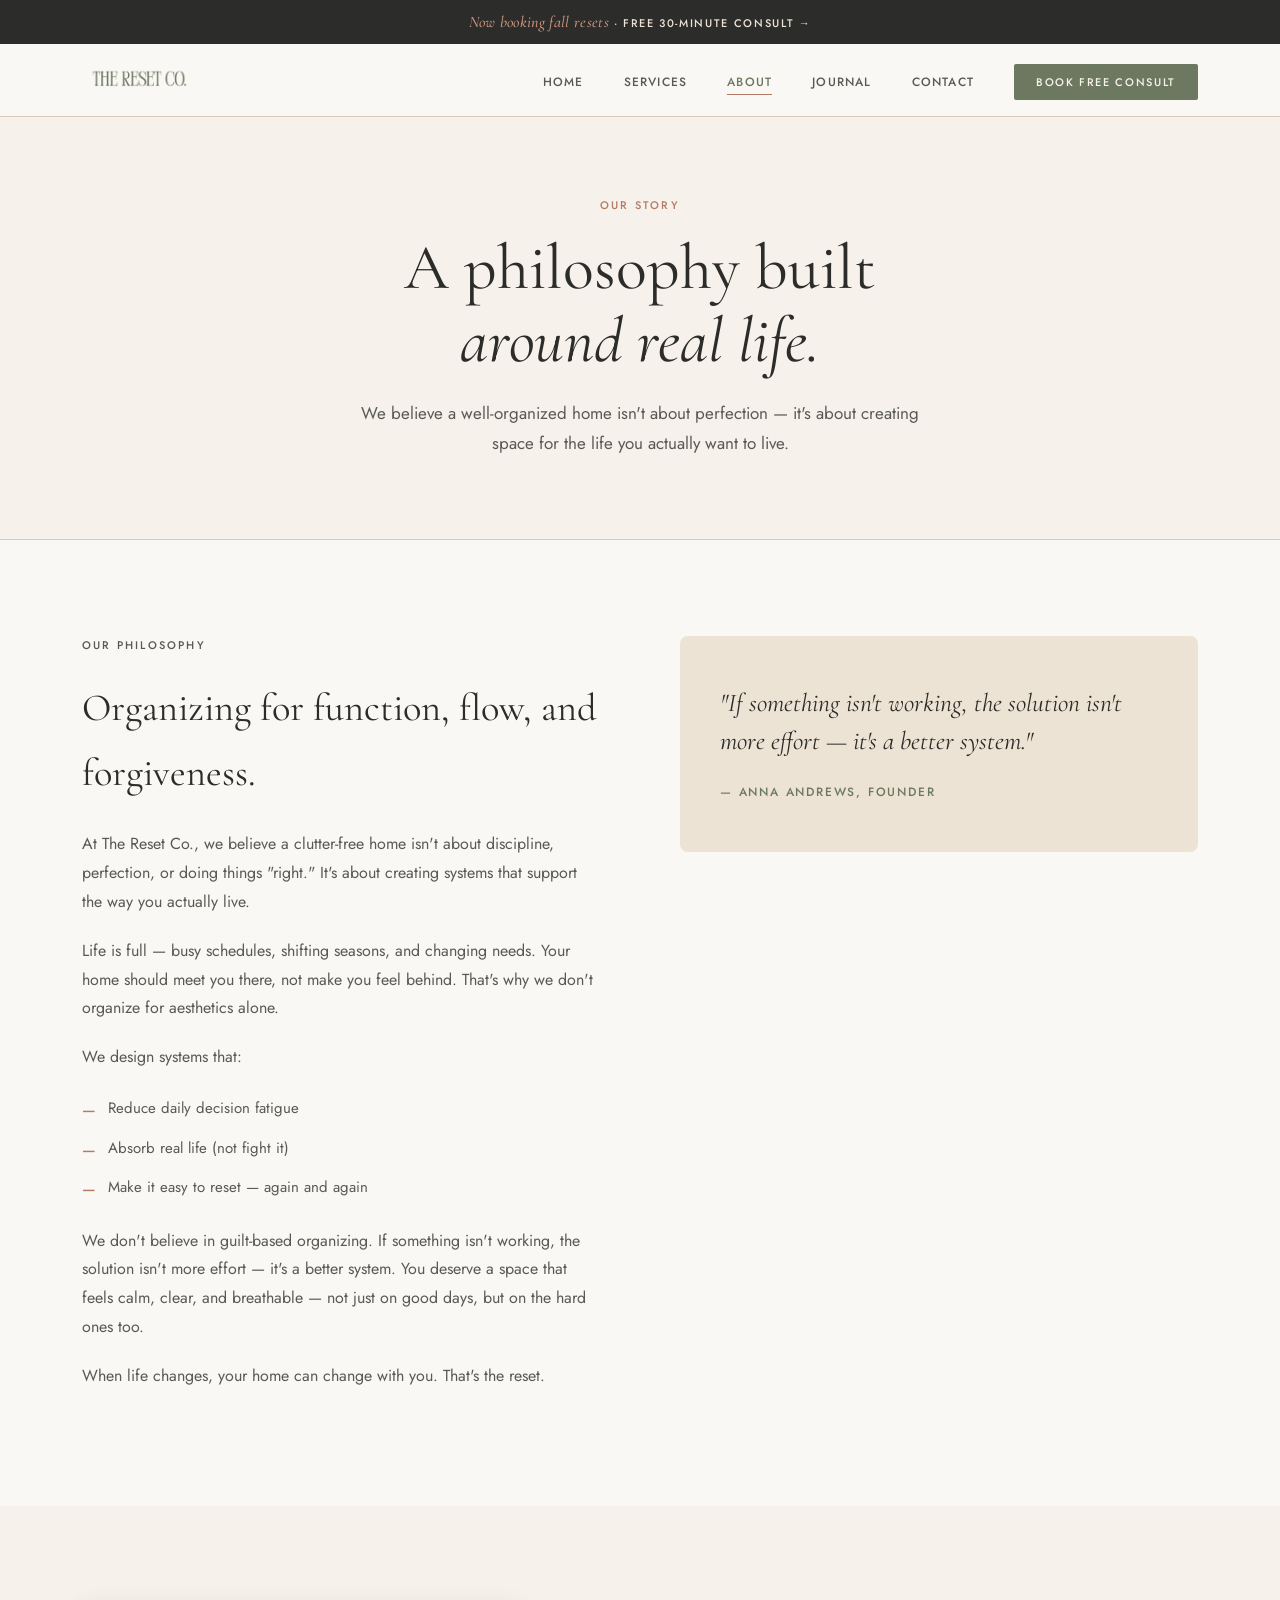
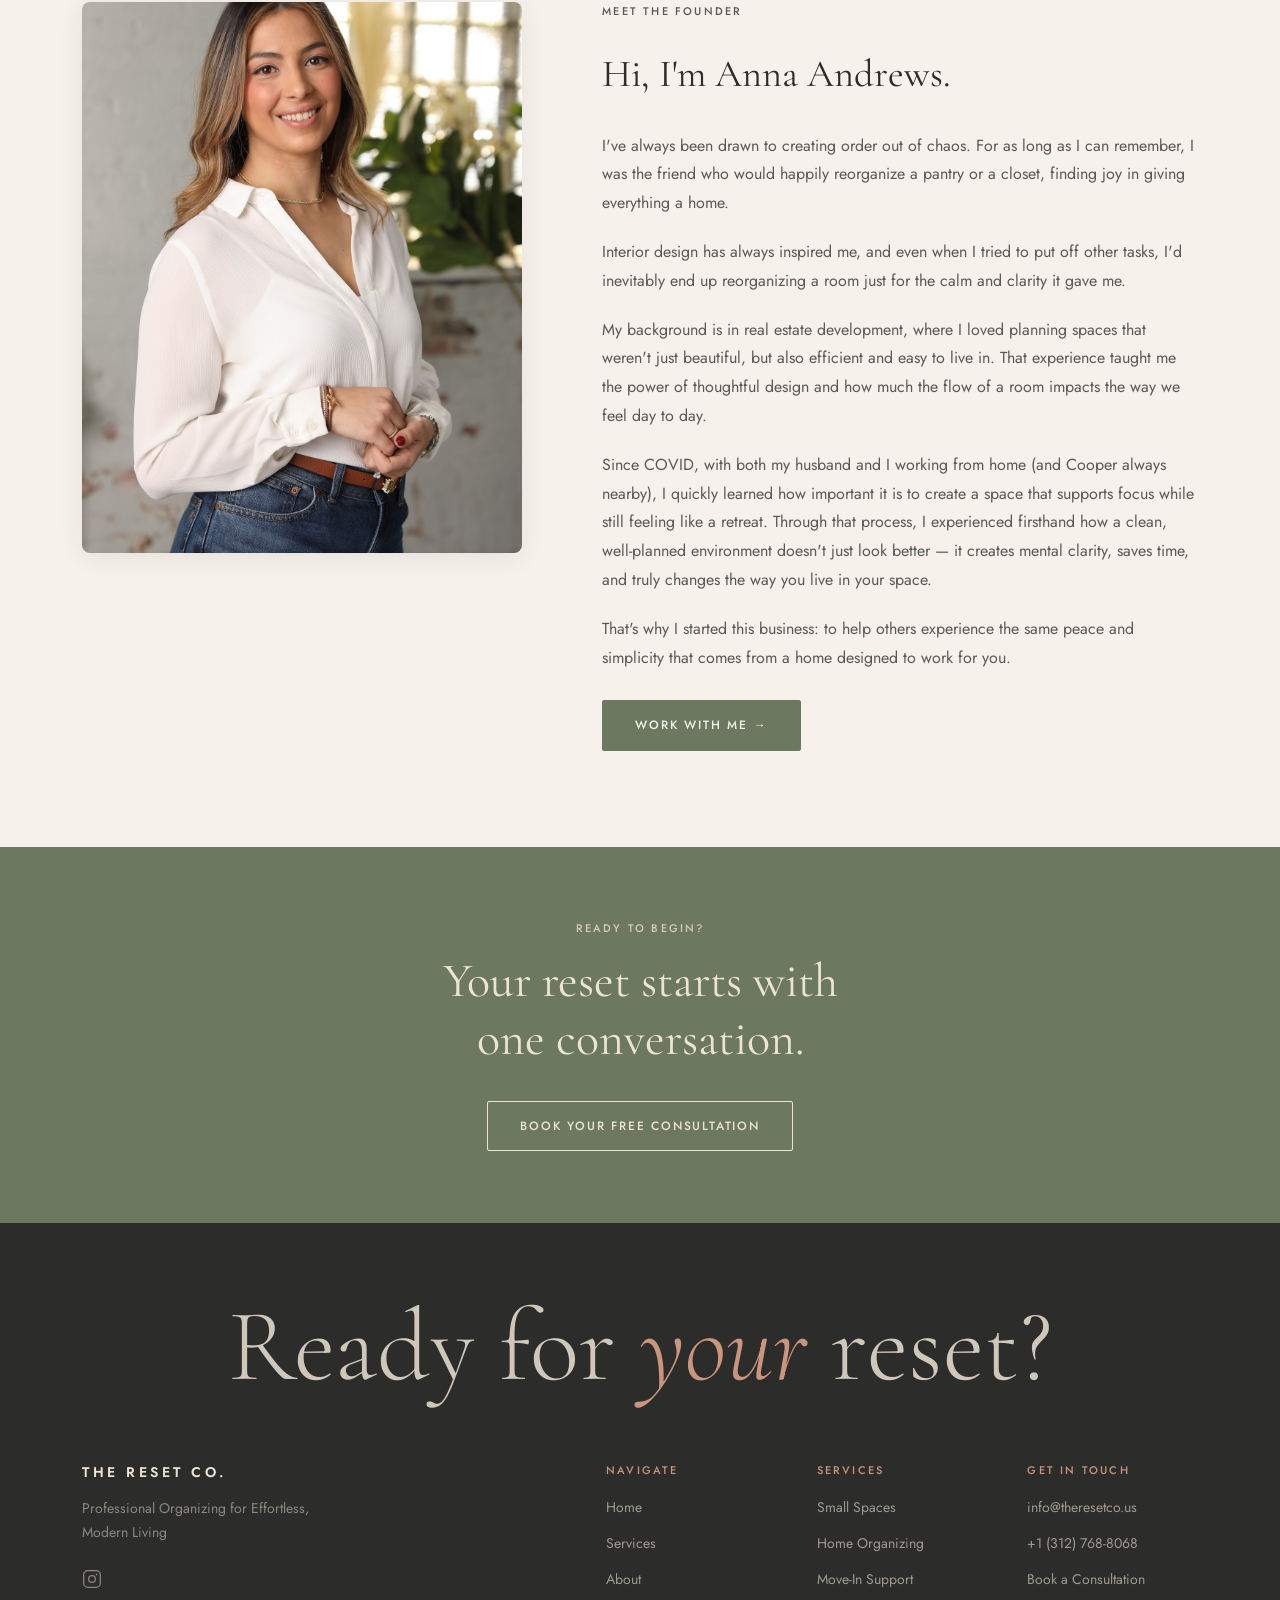
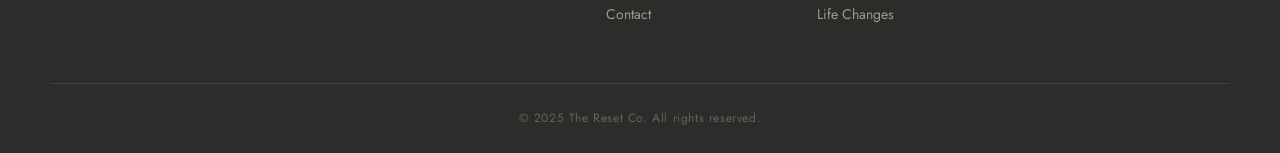
==== commit 7db3b33f: "Update founder image in about.html" ====
--- a/about.html
+++ b/about.html
@@ -80,7 +80,7 @@
     <div class="container">
       <div class="founder-grid reveal">
         <div class="founder-photo">
-          <img src="images/standing-headshot.jpg" alt="Anna Andrews" />
+          <img src="images/standing-headshot2.jpeg" alt="Anna Andrews" />
         </div>
         <div class="founder-text">
           <p class="section-label">Meet the Founder</p>
--- a/style.css
+++ b/style.css
@@ -167,7 +167,7 @@
 }
 .nav-wrapper.scrolled { box-shadow: var(--shadow); }
 
-.ribbon { background: var(--green); text-align: center; padding: 8px 16px; }
+.ribbon { background: var(--text-dark); text-align: center; padding: 8px 16px; }
 .ribbon a {
   font-size: 11px;
   font-weight: 500;
@@ -177,9 +177,10 @@
 }
 .ribbon em {
   font-family: var(--font-display);
-  font-size: 15px;
+  font-size: 16px;
+  font-weight: 500;
   text-transform: none;
-  letter-spacing: 0;
+  letter-spacing: 0.02em;
   color: var(--orange-light);
 }
 
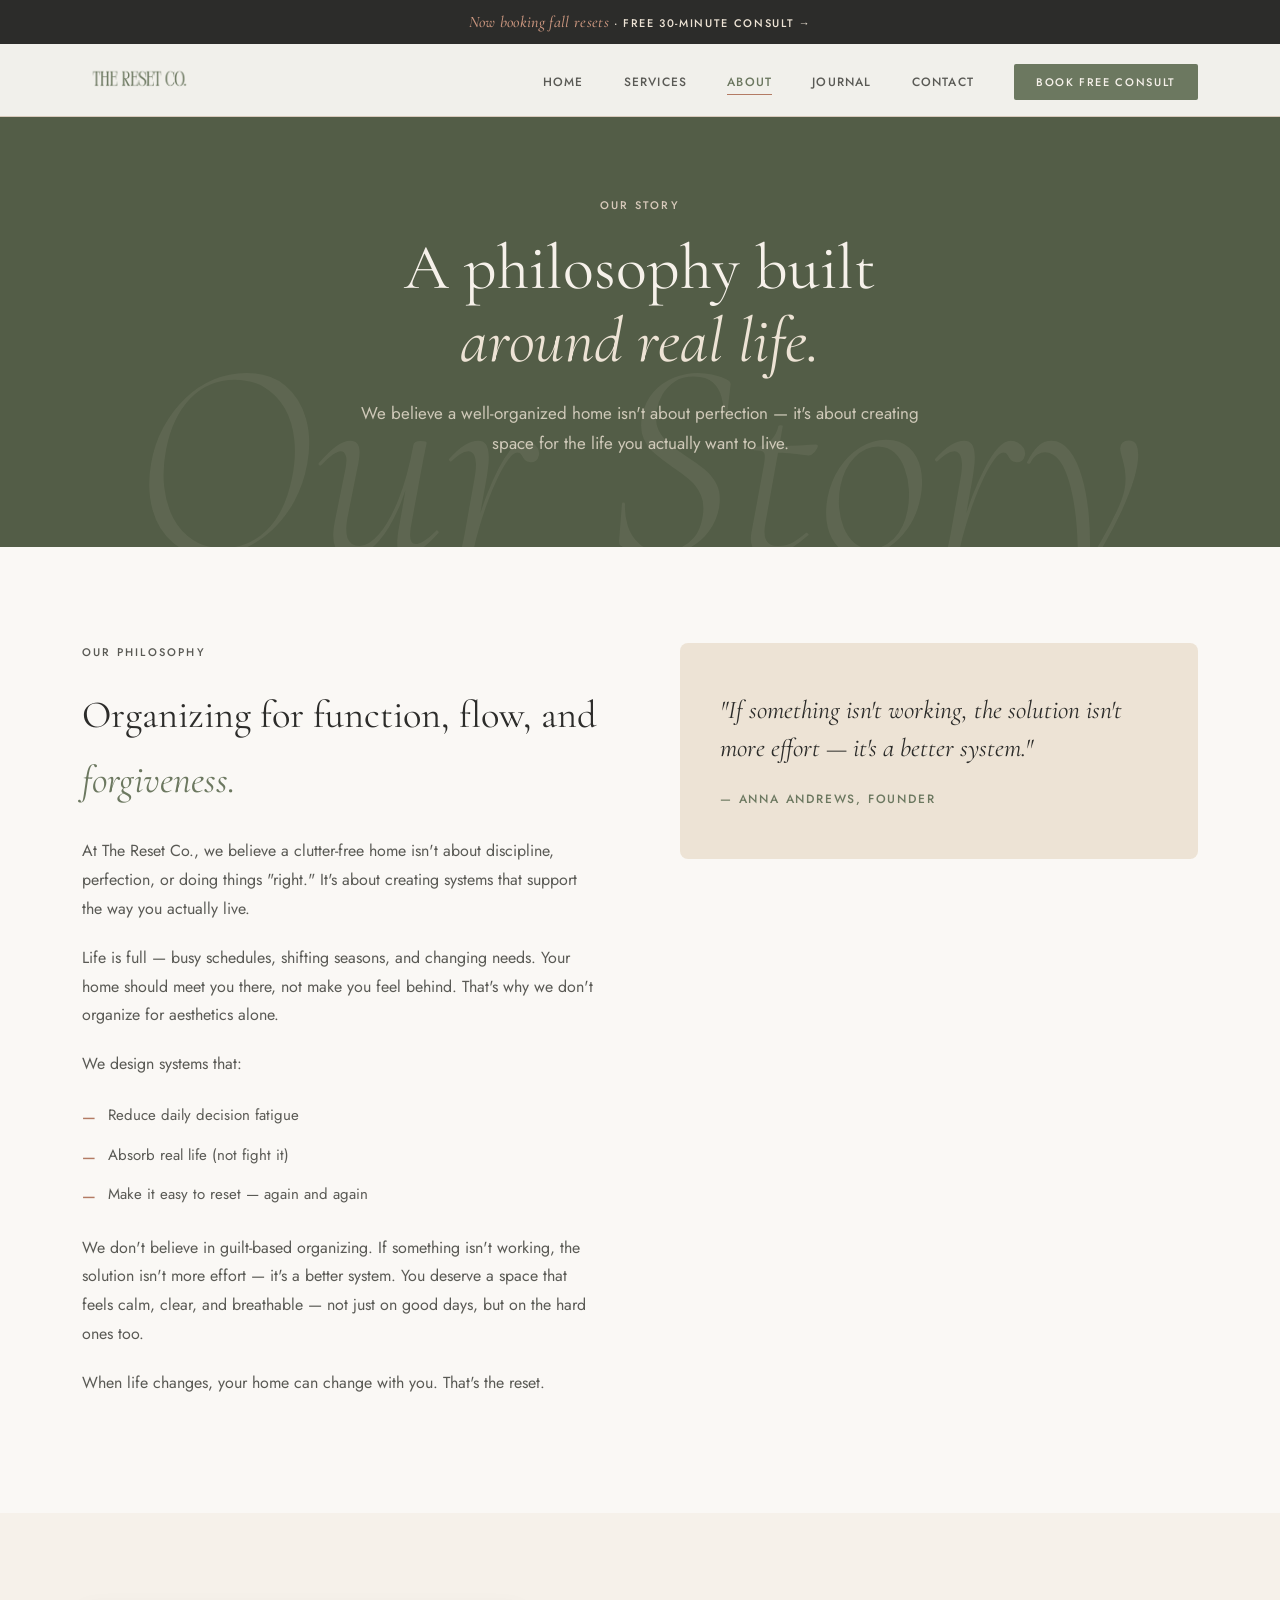
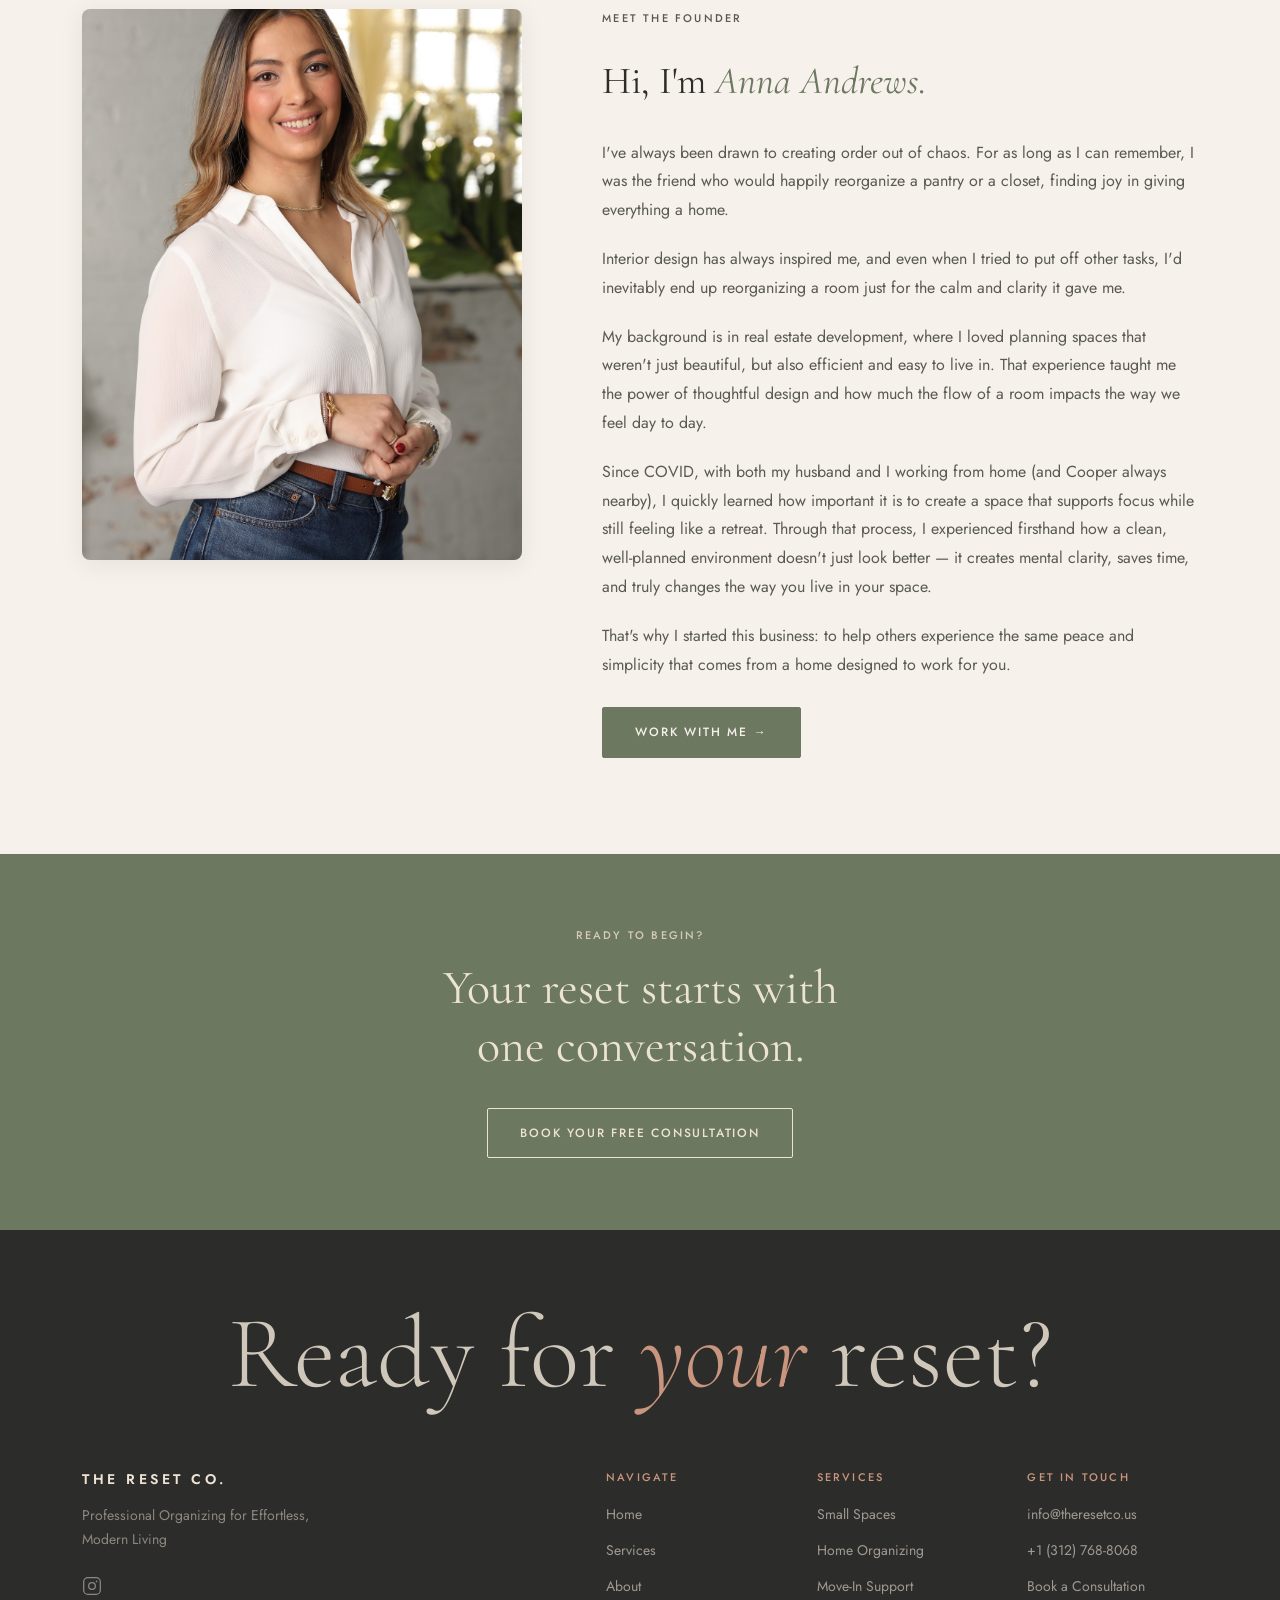
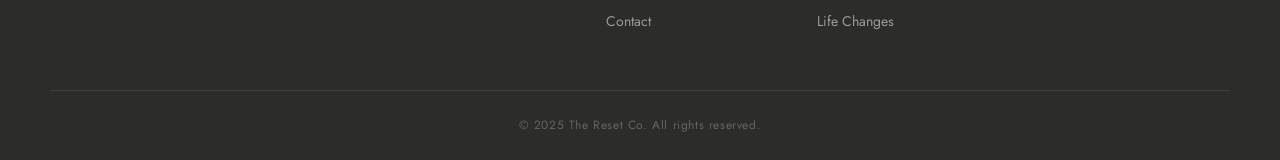
==== commit caf02033: "Deep green page heroes with ghost words, green italic heading accents - Inner page heroes (About, Se" ====
--- a/about.html
+++ b/about.html
@@ -43,7 +43,7 @@
   </header>
 
   <!-- PAGE HERO -->
-  <section class="page-hero">
+  <section class="page-hero" data-ghost="Our Story">
     <span class="section-label">Our Story</span>
     <h1>A philosophy built<br/><em>around real life.</em></h1>
     <p>We believe a well-organized home isn't about perfection — it's about creating space for the life you actually want to live.</p>
@@ -55,7 +55,7 @@
       <div class="philosophy-grid reveal">
         <div class="philosophy-text">
           <p class="section-label">Our Philosophy</p>
-          <h2>Organizing for function, flow, and forgiveness.</h2>
+          <h2>Organizing for function, flow, and <em>forgiveness.</em></h2>
           <p>At The Reset Co., we believe a clutter-free home isn't about discipline, perfection, or doing things "right." It's about creating systems that support the way you actually live.</p>
           <p>Life is full — busy schedules, shifting seasons, and changing needs. Your home should meet you there, not make you feel behind. That's why we don't organize for aesthetics alone.</p>
           <p>We design systems that:</p>
@@ -84,7 +84,7 @@
         </div>
         <div class="founder-text">
           <p class="section-label">Meet the Founder</p>
-          <h2>Hi, I'm Anna Andrews.</h2>
+          <h2>Hi, I'm <em>Anna Andrews.</em></h2>
           <p>I've always been drawn to creating order out of chaos. For as long as I can remember, I was the friend who would happily reorganize a pantry or a closet, finding joy in giving everything a home.</p>
           <p>Interior design has always inspired me, and even when I tried to put off other tasks, I'd inevitably end up reorganizing a room just for the calm and clarity it gave me.</p>
           <p>My background is in real estate development, where I loved planning spaces that weren't just beautiful, but also efficient and easy to live in. That experience taught me the power of thoughtful design and how much the flow of a room impacts the way we feel day to day.</p>
--- a/style.css
+++ b/style.css
@@ -77,6 +77,13 @@
   margin-bottom: 24px;
 }
 .section-title.light { color: var(--tan); }
+
+/* Green italic payoff phrase in headings on light backgrounds */
+.section-title em,
+.philosophy-text h2 em,
+.founder-text h2 em,
+.contact-info h2 em { color: var(--green); }
+.section-title.light em { color: inherit; }
 
 /* Mixed-type headline: Jost caps with one Cormorant italic word */
 .mix-title {
@@ -763,23 +770,42 @@
    PAGE HERO (inner pages)
    ============================================ */
 .page-hero {
-  background: var(--tan-light);
-  padding: 196px 32px 80px;
+  position: relative;
+  overflow: hidden;
+  background: var(--green-dark);
+  padding: 196px 32px 88px;
   text-align: center;
-  border-bottom: 1px solid var(--tan-dark);
-}
-.page-hero .section-label { display: block; margin-bottom: 16px; }
+}
+/* Ghosted page name behind the headline, set with data-ghost on the section */
+.page-hero::before {
+  content: attr(data-ghost);
+  position: absolute;
+  left: 50%;
+  bottom: -0.2em;
+  transform: translateX(-50%);
+  font-family: var(--font-display);
+  font-style: italic;
+  font-weight: 300;
+  font-size: clamp(7rem, 22vw, 20rem);
+  line-height: 1;
+  white-space: nowrap;
+  color: rgba(237, 227, 213, 0.07);
+  pointer-events: none;
+}
+.page-hero > * { position: relative; z-index: 1; }
+.page-hero .section-label { display: block; margin-bottom: 16px; color: var(--tan-dark); }
 .page-hero h1 {
   font-family: var(--font-display);
   font-size: clamp(2.5rem, 5vw, 4rem);
   font-weight: 400;
-  color: var(--text-dark);
+  line-height: 1.15;
+  color: var(--tan-light);
   margin-bottom: 20px;
-  line-height: 1.15;
-}
+}
+.page-hero h1 em { color: var(--tan); }
 .page-hero p {
   font-size: 17px;
-  color: var(--text-mid);
+  color: rgba(237, 227, 213, 0.8);
   max-width: 560px;
   margin: 0 auto;
   line-height: 1.8;
